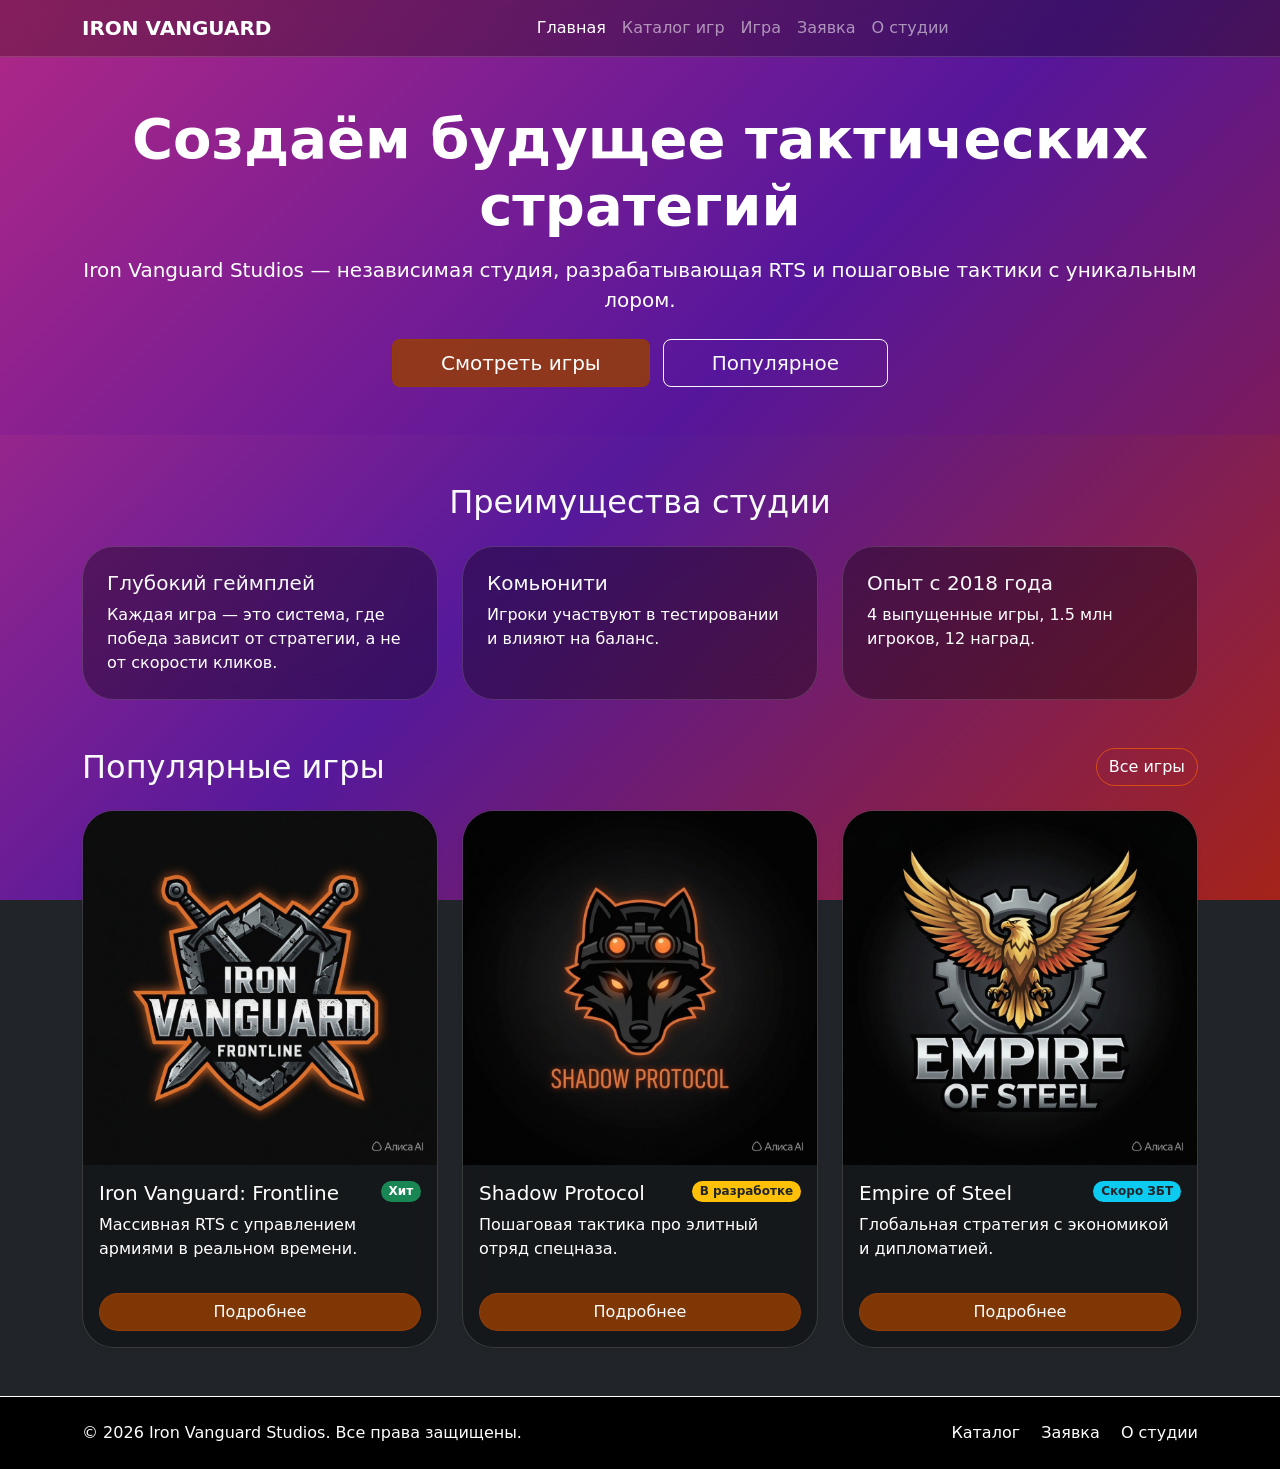
==== index.html @ b6a59d72 "update: color theme" ====
<!DOCTYPE html>
<html lang="ru">
<head>
  <meta charset="UTF-8">
  <meta name="viewport" content="width=device-width, initial-scale=1.0">
  <meta name="description" content="Iron Vanguard Studios — независимая студия разработки тактических стратегий.">
  <title>Главная — Iron Vanguard Studios</title>
  <link href="https://cdn.jsdelivr.net/npm/bootstrap@5.3.8/dist/css/bootstrap.min.css" rel="stylesheet">
  <link rel="stylesheet" href="css/custom.css">
</head>
<body class="bg-dark text-light">

  <!-- Навигация -->
  <nav class="navbar navbar-expand-lg navbar-dark bg-black sticky-top border-bottom border-secondary">
    <div class="container">
      <a class="navbar-brand fw-bold text-uppercase" href="index.html">Iron Vanguard</a>
      <button class="navbar-toggler" type="button" data-bs-toggle="collapse" data-bs-target="#mainNavbar" aria-controls="mainNavbar" aria-expanded="false" aria-label="Переключить навигацию">
        <span class="navbar-toggler-icon"></span>
      </button>
      <div class="collapse navbar-collapse" id="mainNavbar">
        <ul class="navbar-nav mx-auto">
          <li class="nav-item"><a class="nav-link active" aria-current="page" href="index.html">Главная</a></li>
          <li class="nav-item"><a class="nav-link" href="catalog.html">Каталог игр</a></li>
          <li class="nav-item"><a class="nav-link" href="product.html">Игра</a></li>
          <li class="nav-item"><a class="nav-link" href="order.html">Заявка</a></li>
          <li class="nav-item"><a class="nav-link" href="contacts.html">О студии</a></li>
        </ul>
      </div>
    </div>
  </nav>

  <!-- Hero-блок -->
  <header class="hero d-flex align-items-center text-white text-center">
    <div class="container py-5">
      <h1 class="display-4 fw-bold mb-3">Создаём будущее тактических стратегий</h1>
      <p class="lead mb-4">Iron Vanguard Studios — независимая студия, разрабатывающая RTS и пошаговые тактики с уникальным лором.</p>
      <a href="catalog.html" class="btn btn-primary btn-lg px-5">Смотреть игры</a>
      <a href="#popular" class="btn btn-outline-light btn-lg px-5 ms-2">Популярное</a>
    </div>
  </header>

  <main>
    <!-- Преимущества -->
    <section class="container my-5">
      <h2 class="text-center mb-4">Преимущества студии</h2>
      <div class="row g-4">
        <div class="col-12 col-md-4">
          <div class="p-4 border border-secondary rounded h-100 bg-black">
            <h3 class="h5">Глубокий геймплей</h3>
            <p class="mb-0 text-secondary">Каждая игра — это система, где победа зависит от стратегии, а не от скорости кликов.</p>
          </div>
        </div>
        <div class="col-12 col-md-4">
          <div class="p-4 border border-secondary rounded h-100 bg-black">
            <h3 class="h5">Комьюнити</h3>
            <p class="mb-0 text-secondary">Игроки участвуют в тестировании и влияют на баланс.</p>
          </div>
        </div>
        <div class="col-12 col-md-4">
          <div class="p-4 border border-secondary rounded h-100 bg-black">
            <h3 class="h5">Опыт с 2018 года</h3>
            <p class="mb-0 text-secondary">4 выпущенные игры, 1.5 млн игроков, 12 наград.</p>
          </div>
        </div>
      </div>
    </section>

    <!-- Популярные игры -->
    <section class="container my-5" id="popular">
      <div class="d-flex justify-content-between align-items-center mb-4">
        <h2 class="mb-0">Популярные игры</h2>
        <a class="btn btn-outline-primary" href="catalog.html">Все игры</a>
      </div>
      <div class="row g-4">

        <div class="col-12 col-md-6 col-lg-4">
          <div class="card h-100 bg-black border-secondary shadow-sm">
            <img src="images/iron_vanguard_logo.jpeg" class="card-img-top" alt="Iron Vanguard: Frontline">
            <div class="card-body d-flex flex-column">
              <div class="d-flex justify-content-between align-items-start mb-2">
                <h3 class="card-title h5 mb-0 text-white">Iron Vanguard: Frontline</h3>
                <span class="badge bg-success">Хит</span>
              </div>
              <p class="card-text text-secondary flex-grow-1">Массивная RTS с управлением армиями в реальном времени.</p>
              <a class="btn btn-primary mt-3" href="product.html">Подробнее</a>
            </div>
          </div>
        </div>

        <div class="col-12 col-md-6 col-lg-4">
          <div class="card h-100 bg-black border-secondary shadow-sm">
            <img src="images/shadow_protocol_logo.jpeg" class="card-img-top" alt="Shadow Protocol">
            <div class="card-body d-flex flex-column">
              <div class="d-flex justify-content-between align-items-start mb-2">
                <h3 class="card-title h5 mb-0 text-white">Shadow Protocol</h3>
                <span class="badge bg-warning text-dark">В разработке</span>
              </div>
              <p class="card-text text-secondary flex-grow-1">Пошаговая тактика про элитный отряд спецназа.</p>
              <a class="btn btn-primary mt-3" href="product.html">Подробнее</a>
            </div>
          </div>
        </div>

        <div class="col-12 col-md-6 col-lg-4">
          <div class="card h-100 bg-black border-secondary shadow-sm">
            <img src="images/empire_of_steel_logo.jpeg" class="card-img-top" alt="Empire of Steel">
            <div class="card-body d-flex flex-column">
              <div class="d-flex justify-content-between align-items-start mb-2">
                <h3 class="card-title h5 mb-0 text-white">Empire of Steel</h3>
                <span class="badge bg-info text-dark">Скоро ЗБТ</span>
              </div>
              <p class="card-text text-secondary flex-grow-1">Глобальная стратегия с экономикой и дипломатией.</p>
              <a class="btn btn-primary mt-3" href="product.html">Подробнее</a>
            </div>
          </div>
        </div>

      </div>
    </section>
  </main>

  <!-- Подвал -->
  <footer class="bg-black py-4 border-top border-secondary">
    <div class="container">
      <div class="row align-items-center g-3">
        <div class="col-12 col-md-6">
          <p class="mb-0 text-secondary">&copy; 2026 Iron Vanguard Studios. Все права защищены.</p>
        </div>
        <div class="col-12 col-md-6 text-md-end">
          <a href="catalog.html" class="text-secondary text-decoration-none me-3">Каталог</a>
          <a href="order.html" class="text-secondary text-decoration-none me-3">Заявка</a>
          <a href="contacts.html" class="text-secondary text-decoration-none">О студии</a>
        </div>
      </div>
    </div>
  </footer>

  <!-- Кнопка «Наверх» -->
  <button id="scrollTopBtn" class="btn btn-primary rounded-circle position-fixed bottom-0 end-0 m-4 d-none scroll-top-btn" style="width: 50px; height: 50px;">↑</button>

  <script src="https://cdn.jsdelivr.net/npm/bootstrap@5.3.8/dist/js/bootstrap.bundle.min.js"></script>
  <script src="js/main.js"></script>
</body>
</html>
---- css/custom.css ----
:root {
  --bs-border-radius: 2rem;
  --bs-secondary-rgb: 255, 255, 255;
  --bs-secondary-color-rgb: 255, 255, 255;
  --bs-secondary-color: #ffffff;
}

.text-primary,
.text-secondary,
.text-body-secondary,
.text-muted {
  color: #ffffff !important;
}

body {
  min-height: 100vh;
  background: linear-gradient(135deg, #c02e83 0%, #56199b 50%, #a52319 100%);
  background-attachment: fixed;
}

/* Hero-блок */
.hero {
  background: rgba(84, 9, 155, 0.151);
  min-height: 30vh;
}

/* --- Стекло: навбар --- */
.navbar.sticky-top {
  background-color: rgba(0, 0, 0, 0.3) !important;
  backdrop-filter: blur(14px);
  -webkit-backdrop-filter: blur(14px);
  border-bottom: 1px solid rgba(255, 255, 255, 0.15) !important;
}

/* --- Стекло: все блоки с фоном --- */
.card,
.bg-black:not(nav):not(footer),
.catalog-filters,
.accordion-item {
  background-color: rgba(0, 0, 0, 0.35) !important;
  backdrop-filter: blur(14px);
  -webkit-backdrop-filter: blur(14px);
  border: 1px solid rgba(255, 255, 255, 0.15) !important;
}

/* Внутренние обёртки карточек — прозрачные */
.card-header,
.card-body,
.card-footer {
  background-color: transparent !important;
}

/* Кнопки аккордеона (у них bg-dark) — тоже прозрачные */
.accordion-button,
.accordion-button.bg-dark {
  background-color: transparent !important;
}

/* --- Стекло: модалка --- */
.modal-content,
.modal-content.bg-dark {
  background-color: rgba(0, 0, 0, 0.5) !important;
  backdrop-filter: blur(18px);
  -webkit-backdrop-filter: blur(18px);
  border: 1px solid rgba(255, 255, 255, 0.2) !important;
}

/* Залитая кнопка */
.btn-primary {
  --bs-btn-bg: #973e03d3;
  --bs-btn-border-color: #973e03d3;
  --bs-btn-color: #ffffff;
  --bs-btn-hover-bg: #973e03d3;
  --bs-btn-hover-border-color: #973e03d3;
  --bs-btn-hover-color: #000;
}

/* Контурная кнопка */
.btn-outline-primary {
  --bs-btn-color: #ffffff;
  --bs-btn-border-color: #ff6600a6;
  --bs-btn-hover-bg: #973e03d3;
  --bs-btn-hover-border-color: #973e03d3;
  --bs-btn-hover-color: #ffffff;
}
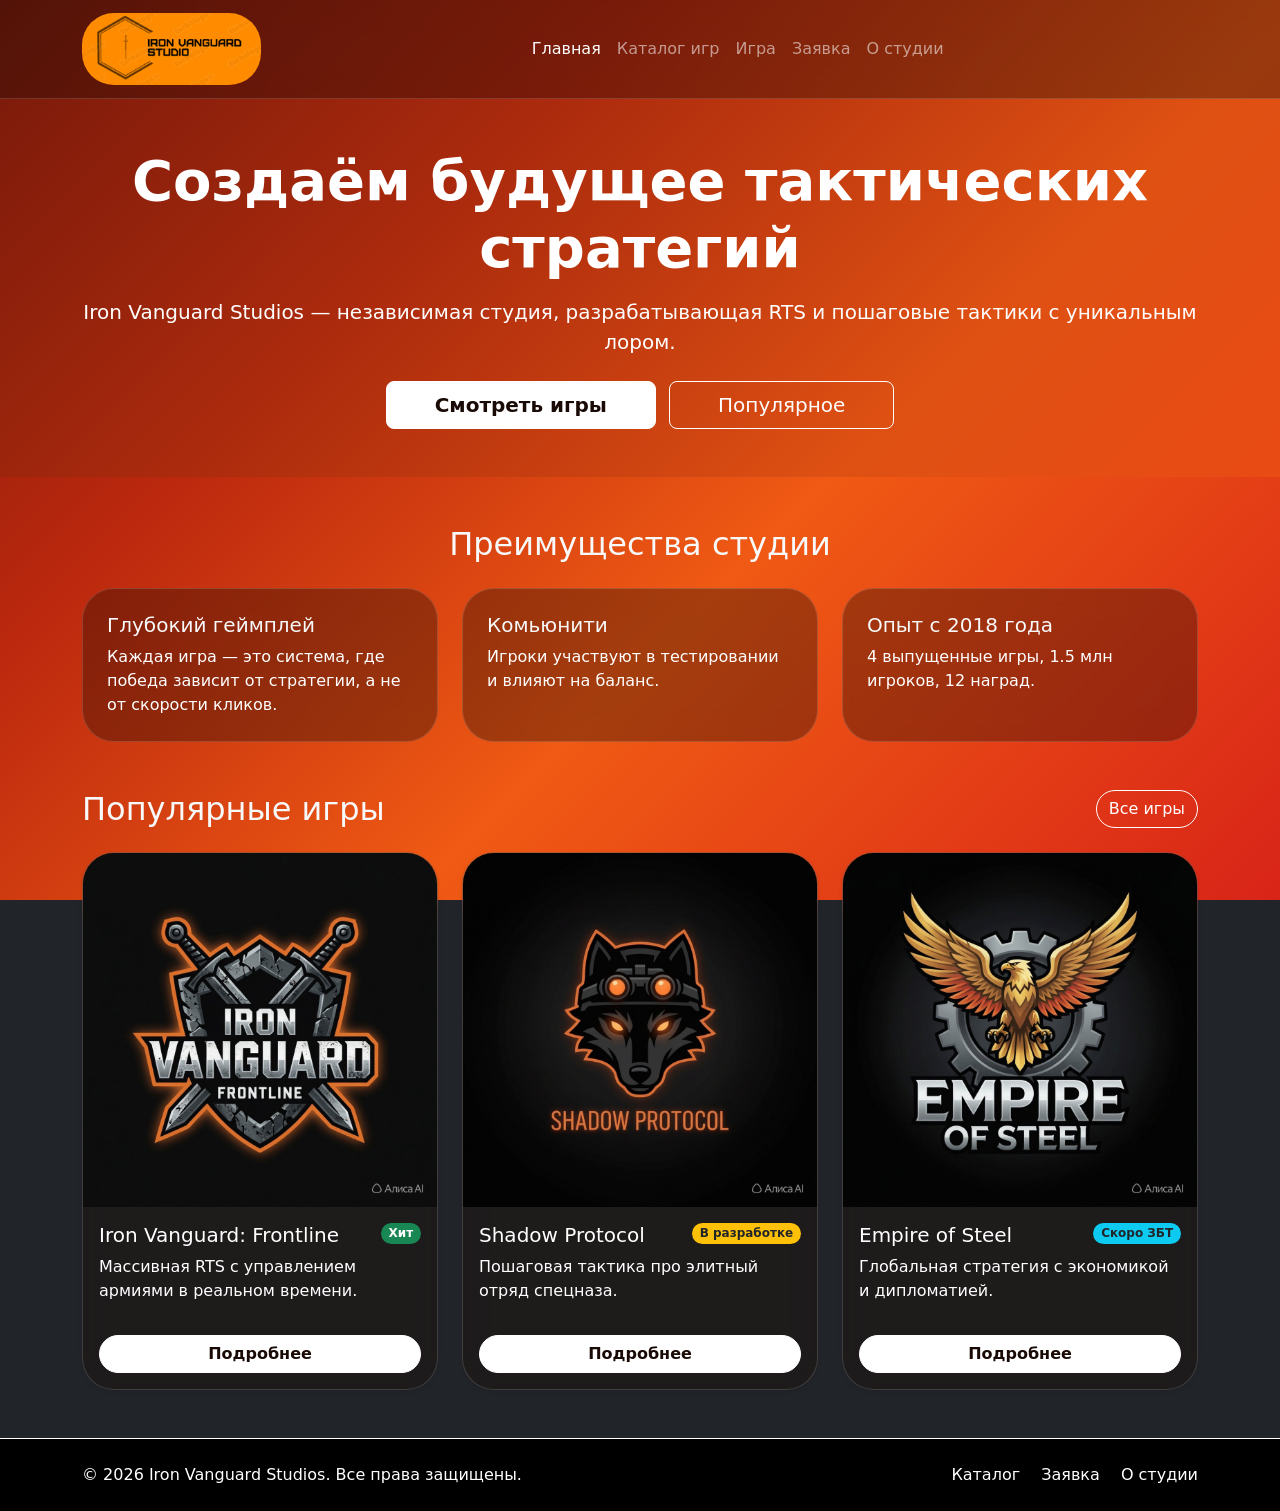
==== commit eeaffcde: "Update: minor fixes" ====
--- a/index.html
+++ b/index.html
@@ -13,7 +13,8 @@
   <!-- Навигация -->
   <nav class="navbar navbar-expand-lg navbar-dark bg-black sticky-top border-bottom border-secondary">
     <div class="container">
-      <a class="navbar-brand fw-bold text-uppercase" href="index.html">Iron Vanguard</a>
+      <a class="navbar-brand" href="index.html">
+        <img src="images/iron_logo.png" alt="Iron Vanguard Studios" class="navbar-logo navbar-logo--lg"></a>
       <button class="navbar-toggler" type="button" data-bs-toggle="collapse" data-bs-target="#mainNavbar" aria-controls="mainNavbar" aria-expanded="false" aria-label="Переключить навигацию">
         <span class="navbar-toggler-icon"></span>
       </button>
--- a/css/custom.css
+++ b/css/custom.css
@@ -3,6 +3,13 @@
   --bs-secondary-rgb: 255, 255, 255;
   --bs-secondary-color-rgb: 255, 255, 255;
   --bs-secondary-color: #ffffff;
+
+  /* Палитра проекта */
+  --color-white: #ffffff;
+  --color-ink: #1a0a05;        /* тёмный тёплый для текста на белом */
+  --color-accent: #f05a14;     /* оранжевый, средний градиента */
+  --color-accent-dark: #bb280e; /* тёмно-красный, hover */
+  --color-accent-deep: #7a1a0a; /* самый тёмный, active */
 }
 
 .text-primary,
@@ -14,72 +21,188 @@
 
 body {
   min-height: 100vh;
-  background: linear-gradient(135deg, #c02e83 0%, #56199b 50%, #a52319 100%);
+  background: linear-gradient(135deg, #7a1a0a 0%, #bb280e 30%, #f05a14 60%, #d82418 100%);
   background-attachment: fixed;
 }
 
-/* Hero-блок */
+/* Hero */
 .hero {
-  background: rgba(84, 9, 155, 0.151);
+  background: linear-gradient(135deg, rgba(122, 26, 10, 0.55) 0%, rgba(240, 90, 20, 0.45) 100%);
   min-height: 30vh;
 }
 
-/* --- Стекло: навбар --- */
+/* --- навбар --- */
 .navbar.sticky-top {
-  background-color: rgba(0, 0, 0, 0.3) !important;
+  background-color: rgba(26, 10, 5, 0.4) !important;
   backdrop-filter: blur(14px);
   -webkit-backdrop-filter: blur(14px);
   border-bottom: 1px solid rgba(255, 255, 255, 0.15) !important;
 }
 
-/* --- Стекло: все блоки с фоном --- */
+/* --- карточки, фильтры, аккордеон --- */
 .card,
 .bg-black:not(nav):not(footer),
 .catalog-filters,
 .accordion-item {
-  background-color: rgba(0, 0, 0, 0.35) !important;
+  background-color: rgba(26, 10, 5, 0.35) !important;
   backdrop-filter: blur(14px);
   -webkit-backdrop-filter: blur(14px);
   border: 1px solid rgba(255, 255, 255, 0.15) !important;
 }
 
-/* Внутренние обёртки карточек — прозрачные */
 .card-header,
 .card-body,
 .card-footer {
   background-color: transparent !important;
 }
 
-/* Кнопки аккордеона (у них bg-dark) — тоже прозрачные */
 .accordion-button,
 .accordion-button.bg-dark {
   background-color: transparent !important;
 }
 
-/* --- Стекло: модалка --- */
+/* --- модалка --- */
 .modal-content,
 .modal-content.bg-dark {
-  background-color: rgba(0, 0, 0, 0.5) !important;
+  background-color: rgba(26, 10, 5, 0.6) !important;
   backdrop-filter: blur(18px);
   -webkit-backdrop-filter: blur(18px);
   border: 1px solid rgba(255, 255, 255, 0.2) !important;
 }
 
-/* Залитая кнопка */
+/* ===============================================
+   Кнопки: белые - тёмнеют при наведении
+   =============================================== */
+
+/* Основная — белая с тёмным текстом, темнеет на hover */
 .btn-primary {
-  --bs-btn-bg: #973e03d3;
-  --bs-btn-border-color: #973e03d3;
-  --bs-btn-color: #ffffff;
-  --bs-btn-hover-bg: #973e03d3;
-  --bs-btn-hover-border-color: #973e03d3;
-  --bs-btn-hover-color: #000;
-}
-
-/* Контурная кнопка */
+  --bs-btn-bg: var(--color-white);
+  --bs-btn-border-color: var(--color-white);
+  --bs-btn-color: var(--color-ink);
+  --bs-btn-hover-bg: var(--color-accent-dark);
+  --bs-btn-hover-border-color: var(--color-accent-dark);
+  --bs-btn-hover-color: var(--color-white);
+  --bs-btn-active-bg: var(--color-accent-deep);
+  --bs-btn-active-border-color: var(--color-accent-deep);
+  --bs-btn-active-color: var(--color-white);
+  --bs-btn-disabled-bg: var(--color-white);
+  --bs-btn-disabled-border-color: var(--color-white);
+  --bs-btn-disabled-color: var(--color-ink);
+  font-weight: 600;
+}
+
+/* Контурная — белый контур, при наведении заливается белым */
 .btn-outline-primary {
-  --bs-btn-color: #ffffff;
-  --bs-btn-border-color: #ff6600a6;
-  --bs-btn-hover-bg: #973e03d3;
-  --bs-btn-hover-border-color: #973e03d3;
-  --bs-btn-hover-color: #ffffff;
+  --bs-btn-color: var(--color-white);
+  --bs-btn-border-color: var(--color-white);
+  --bs-btn-hover-bg: var(--color-white);
+  --bs-btn-hover-border-color: var(--color-white);
+  --bs-btn-hover-color: var(--color-ink);
+  --bs-btn-active-bg: var(--color-accent-dark);
+  --bs-btn-active-border-color: var(--color-accent-dark);
+  --bs-btn-active-color: var(--color-white);
+}
+
+/* Контурная светлая (в hero) — тот же паттерн */
+.btn-outline-light {
+  --bs-btn-color: var(--color-white);
+  --bs-btn-border-color: var(--color-white);
+  --bs-btn-hover-bg: var(--color-white);
+  --bs-btn-hover-border-color: var(--color-white);
+  --bs-btn-hover-color: var(--color-ink);
+}
+
+/* --- Логотип в navbar --- */
+.navbar-logo {
+  height: 72px;
+  width: auto;
+  object-fit: contain;
+  border-radius: 2rem;
+}
+
+/* ===============================================
+   Поля формы
+   =============================================== */
+
+/* --- Поля ввода, textarea, select --- */
+.form-control,
+.form-select {
+  background-color: rgba(0, 0, 0, 0.35) !important;
+  border: 1px solid rgba(255, 255, 255, 0.15) !important;
+  color: #ffffff !important;
+  transition: background-color 0.2s ease, border-color 0.2s ease, box-shadow 0.2s ease;
+}
+
+.form-control:hover,
+.form-select:hover {
+  background-color: rgba(0, 0, 0, 0.45) !important;
+  border-color: rgba(255, 255, 255, 0.3) !important;
+}
+
+.form-control:focus,
+.form-select:focus {
+  background-color: rgba(0, 0, 0, 0.5) !important;
+  border-color: #f05a14 !important;
+  color: #ffffff !important;
+  box-shadow: 0 0 0 3px rgba(240, 90, 20, 0.25) !important;
+}
+
+/* --- Placeholder --- */
+.form-control::placeholder {
+  color: rgba(255, 255, 255, 0.4) !important;
+  opacity: 1;
+}
+
+/* --- Опции в select --- */
+.form-select option {
+  background-color: #1a0a05;
+  color: #ffffff;
+}
+
+/* --- Префикс в input-group («+7») --- */
+.input-group-text {
+  background-color: rgba(240, 90, 20, 0.15) !important;
+  border: 1px solid rgba(255, 255, 255, 0.15) !important;
+  color: #ffffff !important;
+}
+
+/* --- Checkbox --- */
+.form-check-input {
+  background-color: rgba(0, 0, 0, 0.35);
+  border: 1px solid rgba(255, 255, 255, 0.4);
+}
+
+.form-check-input:hover {
+  border-color: rgba(255, 255, 255, 0.6);
+}
+
+.form-check-input:checked {
+  background-color: #f05a14;
+  border-color: #f05a14;
+}
+
+.form-check-input:focus {
+  border-color: #f05a14;
+  box-shadow: 0 0 0 3px rgba(240, 90, 20, 0.25);
+}
+
+/* --- Подписи полей --- */
+.form-label {
+  color: #ffffff;
+  font-weight: 500;
+}
+
+/* --- Ошибки валидации --- */
+.invalid-feedback {
+  color: #ff9a8a;  /* тёплый розовый — читается на тёмном */
+}
+
+.was-validated .form-control:invalid,
+.was-validated .form-select:invalid {
+  border-color: #ff6b4a !important;
+}
+
+.was-validated .form-control:valid,
+.was-validated .form-select:valid {
+  border-color: rgba(255, 255, 255, 0.3) !important;  /* не зелёная, чтобы не спорила с палитрой */
 }
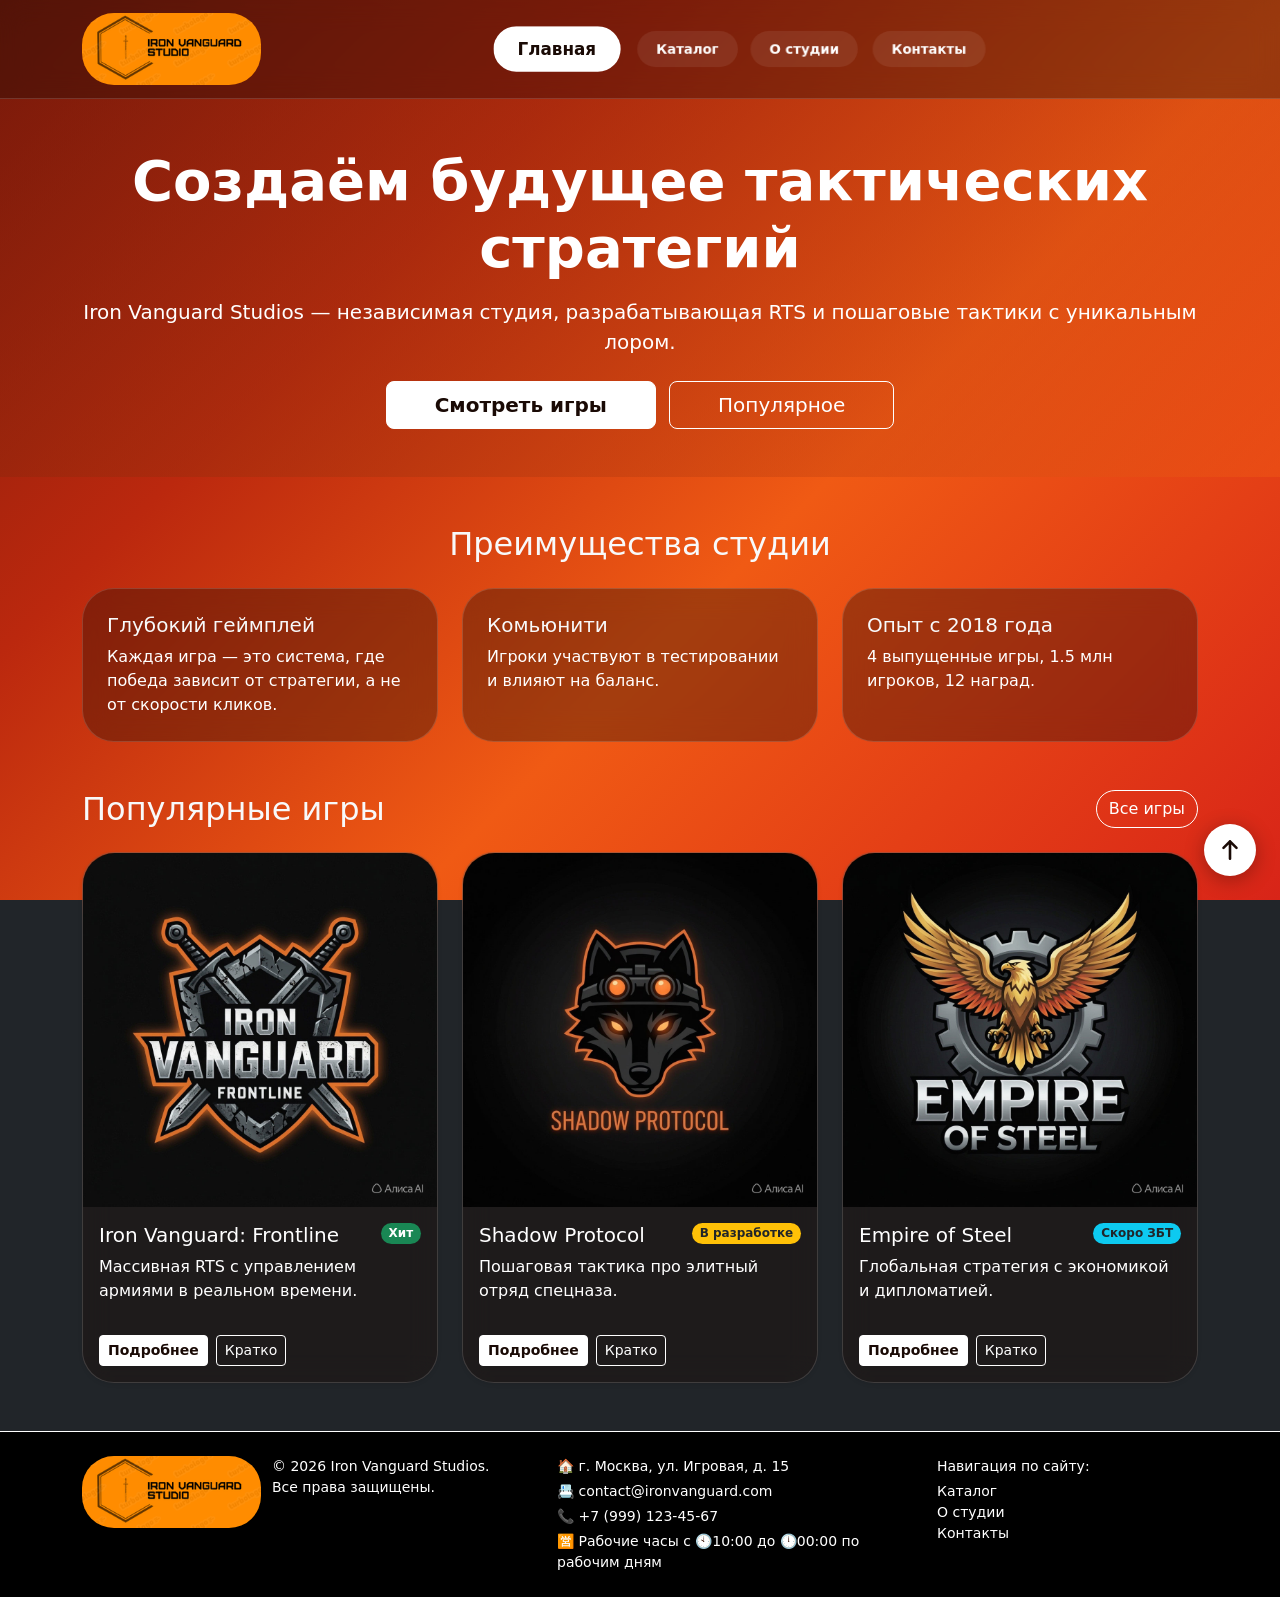
==== commit 29a48899: "Update: global changes" ====
--- a/index.html
+++ b/index.html
@@ -3,34 +3,41 @@
 <head>
   <meta charset="UTF-8">
   <meta name="viewport" content="width=device-width, initial-scale=1.0">
-  <meta name="description" content="Iron Vanguard Studios — независимая студия разработки тактических стратегий.">
+  <meta name="description" content="Iron Vanguard Studios — независимая студия тактических стратегий.">
   <title>Главная — Iron Vanguard Studios</title>
   <link href="https://cdn.jsdelivr.net/npm/bootstrap@5.3.8/dist/css/bootstrap.min.css" rel="stylesheet">
   <link rel="stylesheet" href="css/custom.css">
+  <link rel="stylesheet" href="css/jelly-radio.css">
 </head>
 <body class="bg-dark text-light">
 
-  <!-- Навигация -->
   <nav class="navbar navbar-expand-lg navbar-dark bg-black sticky-top border-bottom border-secondary">
     <div class="container">
       <a class="navbar-brand" href="index.html">
-        <img src="images/iron_logo.png" alt="Iron Vanguard Studios" class="navbar-logo navbar-logo--lg"></a>
+        <img src="images/iron_logo.png" alt="Iron Vanguard Studios" class="navbar-logo">
+      </a>
       <button class="navbar-toggler" type="button" data-bs-toggle="collapse" data-bs-target="#mainNavbar" aria-controls="mainNavbar" aria-expanded="false" aria-label="Переключить навигацию">
         <span class="navbar-toggler-icon"></span>
       </button>
       <div class="collapse navbar-collapse" id="mainNavbar">
-        <ul class="navbar-nav mx-auto">
-          <li class="nav-item"><a class="nav-link active" aria-current="page" href="index.html">Главная</a></li>
-          <li class="nav-item"><a class="nav-link" href="catalog.html">Каталог игр</a></li>
-          <li class="nav-item"><a class="nav-link" href="product.html">Игра</a></li>
-          <li class="nav-item"><a class="nav-link" href="order.html">Заявка</a></li>
-          <li class="nav-item"><a class="nav-link" href="contacts.html">О студии</a></li>
-        </ul>
+        <div class="jelly-radio mx-auto" id="mainJellyNav" role="radiogroup" aria-label="Основная навигация">
+          <button type="button" role="radio" class="jelly-radio__chip" data-href="index.html" data-on="false" aria-checked="false" tabindex="-1">
+            <span class="jelly-radio__skin"><span class="jelly-radio__label">Главная</span></span>
+          </button>
+          <button type="button" role="radio" class="jelly-radio__chip" data-href="catalog.html" data-on="false" aria-checked="false" tabindex="-1">
+            <span class="jelly-radio__skin"><span class="jelly-radio__label">Каталог</span></span>
+          </button>
+          <button type="button" role="radio" class="jelly-radio__chip" data-href="about.html" data-on="false" aria-checked="false" tabindex="-1">
+            <span class="jelly-radio__skin"><span class="jelly-radio__label">О студии</span></span>
+          </button>
+          <button type="button" role="radio" class="jelly-radio__chip" data-href="contacts.html" data-on="false" aria-checked="false" tabindex="-1">
+            <span class="jelly-radio__skin"><span class="jelly-radio__label">Контакты</span></span>
+          </button>
+        </div>
       </div>
     </div>
   </nav>
 
-  <!-- Hero-блок -->
   <header class="hero d-flex align-items-center text-white text-center">
     <div class="container py-5">
       <h1 class="display-4 fw-bold mb-3">Создаём будущее тактических стратегий</h1>
@@ -41,7 +48,6 @@
   </header>
 
   <main>
-    <!-- Преимущества -->
     <section class="container my-5">
       <h2 class="text-center mb-4">Преимущества студии</h2>
       <div class="row g-4">
@@ -66,7 +72,6 @@
       </div>
     </section>
 
-    <!-- Популярные игры -->
     <section class="container my-5" id="popular">
       <div class="d-flex justify-content-between align-items-center mb-4">
         <h2 class="mb-0">Популярные игры</h2>
@@ -83,7 +88,13 @@
                 <span class="badge bg-success">Хит</span>
               </div>
               <p class="card-text text-secondary flex-grow-1">Массивная RTS с управлением армиями в реальном времени.</p>
-              <a class="btn btn-primary mt-3" href="product.html">Подробнее</a>
+              <div class="d-flex gap-2 mt-3">
+                <a class="btn btn-primary btn-sm" href="product-iron-vanguard.html">Подробнее</a>
+                <button class="btn btn-outline-primary btn-sm" type="button" data-bs-toggle="modal" data-bs-target="#gameModal"
+                  data-title="Iron Vanguard: Frontline"
+                  data-desc="Массивная RTS с управлением армиями в реальном времени."
+                  data-url="product-iron-vanguard.html">Кратко</button>
+              </div>
             </div>
           </div>
         </div>
@@ -97,7 +108,13 @@
                 <span class="badge bg-warning text-dark">В разработке</span>
               </div>
               <p class="card-text text-secondary flex-grow-1">Пошаговая тактика про элитный отряд спецназа.</p>
-              <a class="btn btn-primary mt-3" href="product.html">Подробнее</a>
+              <div class="d-flex gap-2 mt-3">
+                <a class="btn btn-primary btn-sm" href="product.html">Подробнее</a>
+                <button class="btn btn-outline-primary btn-sm" type="button" data-bs-toggle="modal" data-bs-target="#gameModal"
+                  data-title="Shadow Protocol"
+                  data-desc="Пошаговая тактика про элитный отряд спецназа."
+                  data-url="product.html">Кратко</button>
+              </div>
             </div>
           </div>
         </div>
@@ -111,7 +128,13 @@
                 <span class="badge bg-info text-dark">Скоро ЗБТ</span>
               </div>
               <p class="card-text text-secondary flex-grow-1">Глобальная стратегия с экономикой и дипломатией.</p>
-              <a class="btn btn-primary mt-3" href="product.html">Подробнее</a>
+              <div class="d-flex gap-2 mt-3">
+                <a class="btn btn-primary btn-sm" href="product-empire-of-steel.html">Подробнее</a>
+                <button class="btn btn-outline-primary btn-sm" type="button" data-bs-toggle="modal" data-bs-target="#gameModal"
+                  data-title="Empire of Steel"
+                  data-desc="Глобальная стратегия с экономикой и дипломатией."
+                  data-url="product-empire-of-steel.html">Кратко</button>
+              </div>
             </div>
           </div>
         </div>
@@ -120,26 +143,65 @@
     </section>
   </main>
 
-  <!-- Подвал -->
+  <div class="modal fade" id="gameModal" tabindex="-1" aria-labelledby="modalTitle" aria-hidden="true">
+    <div class="modal-dialog modal-dialog-centered">
+      <div class="modal-content bg-dark text-light border-secondary">
+        <div class="modal-header border-secondary">
+          <h5 class="modal-title" id="modalTitle">Название игры</h5>
+          <button type="button" class="btn-close btn-close-white" data-bs-dismiss="modal" aria-label="Закрыть"></button>
+        </div>
+        <div class="modal-body"><p id="modalDesc">Описание игры...</p></div>
+        <div class="modal-footer border-secondary">
+          <button type="button" class="btn btn-secondary" data-bs-dismiss="modal">Закрыть</button>
+          <a href="catalog.html" class="btn btn-primary">Перейти на страницу</a>
+        </div>
+      </div>
+    </div>
+  </div>
+
   <footer class="bg-black py-4 border-top border-secondary">
     <div class="container">
-      <div class="row align-items-center g-3">
-        <div class="col-12 col-md-6">
-          <p class="mb-0 text-secondary">&copy; 2026 Iron Vanguard Studios. Все права защищены.</p>
-        </div>
-        <div class="col-12 col-md-6 text-md-end">
-          <a href="catalog.html" class="text-secondary text-decoration-none me-3">Каталог</a>
-          <a href="order.html" class="text-secondary text-decoration-none me-3">Заявка</a>
-          <a href="contacts.html" class="text-secondary text-decoration-none">О студии</a>
+      <div class="row align-items-start g-4">
+        <div class="col-12 col-md-2 text-center text-md-start">
+          <a class="navbar-brand d-inline-block" href="index.html">
+            <img src="images/iron_logo.png" alt="Iron Vanguard Studios" class="navbar-logo">
+          </a>
+        </div>
+        <div class="col-12 col-md-3">
+          <p class="mb-0 text-secondary small">&copy; 2026 Iron Vanguard Studios.<br>Все права защищены.</p>
+        </div>
+        <div class="col-12 col-md-4">
+          <p class="mb-1 text-secondary small">🏠 г. Москва, ул. Игровая, д. 15</p>
+          <p class="mb-1 text-secondary small">📇 contact@ironvanguard.com</p>
+          <p class="mb-1 text-secondary small">📞 +7 (999) 123-45-67</p>
+          <p class="mb-0 text-secondary small">🈺 Рабочие часы с 🕙10:00 до 🕛00:00 по рабочим дням</p>
+        </div>
+        <div class="col-12 col-md-3">
+          <p class="mb-1 text-secondary small">Навигация по сайту:</p>
+          <ul class="list-unstyled mb-0 small">
+            <li><a href="catalog.html" class="text-secondary text-decoration-none">Каталог</a></li>
+            <li><a href="about.html" class="text-secondary text-decoration-none">О студии</a></li>
+            <li><a href="contacts.html" class="text-secondary text-decoration-none">Контакты</a></li>
+          </ul>
         </div>
       </div>
     </div>
   </footer>
 
-  <!-- Кнопка «Наверх» -->
-  <button id="scrollTopBtn" class="btn btn-primary rounded-circle position-fixed bottom-0 end-0 m-4 d-none scroll-top-btn" style="width: 50px; height: 50px;">↑</button>
+  <div class="scroll-shield d-none" id="navbarShield" aria-hidden="true">
+    <svg viewBox="0 0 32 40" xmlns="http://www.w3.org/2000/svg" fill="currentColor" fill-rule="evenodd">
+      <path d="M16 2 L28 6 L28 20 Q28 33 16 38 Q4 33 4 20 L4 6 Z M15 10 L17 10 L17 18 L24 18 L24 20 L17 20 L17 30 L15 30 L15 20 L8 20 L8 18 L15 18 Z"/>
+    </svg>
+  </div>
+
+  <button id="scrollTopBtn" class="btn rounded-circle position-fixed bottom-0 end-0 m-4 d-none scroll-top-btn" style="width: 52px; height: 52px;" aria-label="Наверх">
+    <svg viewBox="0 0 24 24" xmlns="http://www.w3.org/2000/svg" fill="none" stroke="currentColor" stroke-width="2.4" stroke-linecap="round" stroke-linejoin="round">
+      <path d="M12 20V4M6 10l6-6 6 6"/>
+    </svg>
+  </button>
 
   <script src="https://cdn.jsdelivr.net/npm/bootstrap@5.3.8/dist/js/bootstrap.bundle.min.js"></script>
+  <script src="js/jelly-radio.js"></script>
   <script src="js/main.js"></script>
 </body>
 </html>
--- a/css/custom.css
+++ b/css/custom.css
@@ -4,14 +4,14 @@
   --bs-secondary-color-rgb: 255, 255, 255;
   --bs-secondary-color: #ffffff;
 
-  /* Палитра проекта */
   --color-white: #ffffff;
-  --color-ink: #1a0a05;        /* тёмный тёплый для текста на белом */
-  --color-accent: #f05a14;     /* оранжевый, средний градиента */
-  --color-accent-dark: #bb280e; /* тёмно-красный, hover */
-  --color-accent-deep: #7a1a0a; /* самый тёмный, active */
-}
-
+  --color-ink: #1a0a05;
+  --color-accent: #f05a14;
+  --color-accent-dark: #bb280e;
+  --color-accent-deep: #7a1a0a;
+}
+
+/* --- Текст --- */
 .text-primary,
 .text-secondary,
 .text-body-secondary,
@@ -19,19 +19,26 @@
   color: #ffffff !important;
 }
 
+/* --- Фон --- */
 body {
   min-height: 100vh;
   background: linear-gradient(135deg, #7a1a0a 0%, #bb280e 30%, #f05a14 60%, #d82418 100%);
   background-attachment: fixed;
-}
-
-/* Hero */
+  animation: pageFadeIn 0.3s ease-in;
+}
+
+@keyframes pageFadeIn {
+  from { opacity: 0; }
+  to   { opacity: 1; }
+}
+
+/* --- Hero --- */
 .hero {
   background: linear-gradient(135deg, rgba(122, 26, 10, 0.55) 0%, rgba(240, 90, 20, 0.45) 100%);
   min-height: 30vh;
 }
 
-/* --- навбар --- */
+/* --- Навбар --- */
 .navbar.sticky-top {
   background-color: rgba(26, 10, 5, 0.4) !important;
   backdrop-filter: blur(14px);
@@ -39,7 +46,7 @@
   border-bottom: 1px solid rgba(255, 255, 255, 0.15) !important;
 }
 
-/* --- карточки, фильтры, аккордеон --- */
+/* --- Стекло: карточки, фильтры, аккордеон --- */
 .card,
 .bg-black:not(nav):not(footer),
 .catalog-filters,
@@ -61,7 +68,7 @@
   background-color: transparent !important;
 }
 
-/* --- модалка --- */
+/* --- Модалка --- */
 .modal-content,
 .modal-content.bg-dark {
   background-color: rgba(26, 10, 5, 0.6) !important;
@@ -71,10 +78,8 @@
 }
 
 /* ===============================================
-   Кнопки: белые - тёмнеют при наведении
-   =============================================== */
-
-/* Основная — белая с тёмным текстом, темнеет на hover */
+   Кнопки
+   =============================================== */
 .btn-primary {
   --bs-btn-bg: var(--color-white);
   --bs-btn-border-color: var(--color-white);
@@ -91,7 +96,6 @@
   font-weight: 600;
 }
 
-/* Контурная — белый контур, при наведении заливается белым */
 .btn-outline-primary {
   --bs-btn-color: var(--color-white);
   --bs-btn-border-color: var(--color-white);
@@ -103,7 +107,6 @@
   --bs-btn-active-color: var(--color-white);
 }
 
-/* Контурная светлая (в hero) — тот же паттерн */
 .btn-outline-light {
   --bs-btn-color: var(--color-white);
   --bs-btn-border-color: var(--color-white);
@@ -112,7 +115,7 @@
   --bs-btn-hover-color: var(--color-ink);
 }
 
-/* --- Логотип в navbar --- */
+/* --- Логотип --- */
 .navbar-logo {
   height: 72px;
   width: auto;
@@ -123,8 +126,6 @@
 /* ===============================================
    Поля формы
    =============================================== */
-
-/* --- Поля ввода, textarea, select --- */
 .form-control,
 .form-select {
   background-color: rgba(0, 0, 0, 0.35) !important;
@@ -147,26 +148,22 @@
   box-shadow: 0 0 0 3px rgba(240, 90, 20, 0.25) !important;
 }
 
-/* --- Placeholder --- */
 .form-control::placeholder {
   color: rgba(255, 255, 255, 0.4) !important;
   opacity: 1;
 }
 
-/* --- Опции в select --- */
 .form-select option {
   background-color: #1a0a05;
   color: #ffffff;
 }
 
-/* --- Префикс в input-group («+7») --- */
 .input-group-text {
   background-color: rgba(240, 90, 20, 0.15) !important;
   border: 1px solid rgba(255, 255, 255, 0.15) !important;
   color: #ffffff !important;
 }
 
-/* --- Checkbox --- */
 .form-check-input {
   background-color: rgba(0, 0, 0, 0.35);
   border: 1px solid rgba(255, 255, 255, 0.4);
@@ -186,15 +183,13 @@
   box-shadow: 0 0 0 3px rgba(240, 90, 20, 0.25);
 }
 
-/* --- Подписи полей --- */
 .form-label {
   color: #ffffff;
   font-weight: 500;
 }
 
-/* --- Ошибки валидации --- */
 .invalid-feedback {
-  color: #ff9a8a;  /* тёплый розовый — читается на тёмном */
+  color: #ff9a8a;
 }
 
 .was-validated .form-control:invalid,
@@ -204,5 +199,159 @@
 
 .was-validated .form-control:valid,
 .was-validated .form-select:valid {
-  border-color: rgba(255, 255, 255, 0.3) !important;  /* не зелёная, чтобы не спорила с палитрой */
+  border-color: rgba(255, 255, 255, 0.3) !important;
+}
+
+/* ===============================================
+   Карточки
+   =============================================== */
+.card {
+  transition: transform 0.3s ease, box-shadow 0.3s ease, border-color 0.3s ease;
+  animation: cardFadeIn 0.5s ease-out backwards;
+}
+
+.card:nth-child(1) { animation-delay: 0.05s; }
+.card:nth-child(2) { animation-delay: 0.1s; }
+.card:nth-child(3) { animation-delay: 0.15s; }
+.card:nth-child(4) { animation-delay: 0.2s; }
+
+@keyframes cardFadeIn {
+  from { opacity: 0; transform: translateY(20px); }
+  to   { opacity: 1; transform: translateY(0); }
+}
+
+.card:hover {
+  transform: translateY(-6px) scale(1.02);
+  box-shadow:
+    0 0 0 1px rgba(240, 90, 20, 0.5),
+    0 12px 30px rgba(240, 90, 20, 0.3),
+    0 0 40px rgba(240, 90, 20, 0.15);
+  border-color: rgba(240, 90, 20, 0.6) !important;
+}
+
+.card .card-img-top {
+  border-top-left-radius: inherit;
+  border-top-right-radius: inherit;
+}
+
+/* --- Навигация: hover --- */
+.nav-link {
+  transition: color 0.2s ease, transform 0.2s ease;
+}
+.nav-link:hover {
+  transform: translateY(-1px);
+}
+
+a, .btn {
+  transition: color 0.2s ease, background-color 0.2s ease, border-color 0.2s ease, transform 0.2s ease;
+}
+
+/* ===============================================
+   Каталог: sticky-фильтр
+   =============================================== */
+.catalog-filters {
+  position: sticky;
+  top: 100px;
+}
+@media (max-width: 991px) {
+  .catalog-filters { position: static; }
+}
+
+.product-card-item.is-hidden {
+  display: none !important;
+}
+
+/* ===============================================
+   Щит рядом с кнопкой «Наверх»
+   =============================================== */
+/* --- Щит рядом с кнопкой «Наверх» --- */
+.scroll-shield {
+  position: fixed;
+  bottom: 28px;
+  right: 84px;
+  width: 40px;
+  height: 40px;
+  color: #00d9ff;
+  filter:
+    drop-shadow(0 0 6px rgba(0, 217, 255, 0.9))
+    drop-shadow(0 2px 6px rgba(0, 0, 0, 0.6));
+  pointer-events: none;
+  z-index: 1040;
+  transition: transform 0.2s ease;
+}
+
+.scroll-shield svg {
+  width: 100%;
+  height: 100%;
+  display: block;
+}
+
+@keyframes shieldHit {
+  0%   {
+    transform: scale(1) rotate(0);
+    color: #00d9ff;
+    filter: drop-shadow(0 0 6px rgba(0, 217, 255, 0.9)) drop-shadow(0 2px 6px rgba(0, 0, 0, 0.6));
+  }
+  20%  {
+    transform: scale(1.45) rotate(-12deg);
+    color: #ffffff;
+    filter: drop-shadow(0 0 24px rgba(255, 255, 255, 1)) drop-shadow(0 2px 10px rgba(0, 0, 0, 0.7));
+  }
+  50%  {
+    transform: scale(1.2) rotate(9deg);
+    color: #ffffff;
+    filter: drop-shadow(0 0 24px rgba(255, 255, 255, 1)) drop-shadow(0 2px 10px rgba(0, 0, 0, 0.7));
+  }
+  80%  {
+    transform: scale(1.05) rotate(-3deg);
+    color: #00d9ff;
+    filter: drop-shadow(0 0 14px rgba(0, 217, 255, 0.95)) drop-shadow(0 2px 6px rgba(0, 0, 0, 0.6));
+  }
+  100% {
+    transform: scale(1) rotate(0);
+    color: #00d9ff;
+    filter: drop-shadow(0 0 6px rgba(0, 217, 255, 0.9)) drop-shadow(0 2px 6px rgba(0, 0, 0, 0.6));
+  }
+}
+
+.scroll-shield.shield-hit {
+  animation: shieldHit 0.7s ease-out;
+}
+
+/* ===============================================
+   Кнопка «Наверх» — стрела
+   =============================================== */
+.scroll-top-btn {
+  display: flex !important;
+  align-items: center;
+  justify-content: center;
+  background-color: var(--color-white) !important;
+  color: var(--color-ink) !important;
+  border: none !important;
+  box-shadow: 0 4px 20px rgba(0, 0, 0, 0.3);
+  transition: transform 0.2s ease, box-shadow 0.2s ease;
+  z-index: 1050;
+}
+
+.scroll-top-btn:hover {
+  transform: translateY(-3px);
+  box-shadow: 0 8px 25px rgba(240, 90, 20, 0.4);
+}
+
+.scroll-top-btn svg {
+  width: 26px;
+  height: 26px;
+  transition: transform 0.2s ease;
+}
+
+@keyframes arrowShoot {
+  0%   { transform: translateX(0)    rotate(0);    opacity: 1; }
+  40%  { transform: translateX(-40px) rotate(-90deg); opacity: 0.8; }
+  70%  { transform: translateX(-60px) rotate(-90deg); opacity: 0; }
+  71%  { transform: translateX(20px)  rotate(0);    opacity: 0; }
+  100% { transform: translateX(0)    rotate(0);    opacity: 1; }
+}
+
+.scroll-top-btn.arrow-shoot svg {
+  animation: arrowShoot 0.8s ease-in-out;
 }
--- a/css/jelly-radio.css
+++ b/css/jelly-radio.css
@@ -0,0 +1,126 @@
+/* ===============================================================
+   JellyRadio — «желейные» чипы (vanilla JS порт из React Bits)
+   =============================================================== */
+.jelly-radio {
+  --jr-chip: #27272a;
+  --jr-active: #f5f5f5;
+  --jr-text: #f5f5f5;
+  --jr-active-text: #18181b;
+  --jr-gap: 8px;
+  --jr-radius: 18px;
+  --jr-h: 36px;
+  --jr-font: 13px;
+  --jr-px: 16px;
+  --jr-pad-x: 16px;
+  --jr-pad-y: 6px;
+  --jr-ease-out: cubic-bezier(0.34, 1.56, 0.64, 1);
+
+  display: inline-flex;
+  flex-wrap: wrap;
+  align-items: center;
+  justify-content: center;
+  gap: var(--jr-gap);
+  padding: var(--jr-pad-y) var(--jr-pad-x);
+  user-select: none;
+  -webkit-user-select: none;
+  -webkit-touch-callout: none;
+}
+
+.jelly-radio[data-disabled] {
+  opacity: 0.5;
+  pointer-events: none;
+}
+
+.jelly-radio__chip {
+  position: relative;
+  margin: 0;
+  padding: 0;
+  border: 0;
+  background: none;
+  color: inherit;
+  font: inherit;
+  cursor: pointer;
+  outline: none;
+  transform-origin: 50% 50%;
+  touch-action: manipulation;
+  -webkit-tap-highlight-color: transparent;
+  transition: transform 480ms var(--jr-ease-out);
+  will-change: transform;
+}
+
+.jelly-radio__chip[data-on='true'] {
+  cursor: default;
+}
+
+.jelly-radio:not([data-disabled]) .jelly-radio__chip:disabled {
+  cursor: default;
+  opacity: 0.4;
+}
+
+.jelly-radio__skin {
+  position: relative;
+  display: inline-flex;
+  align-items: center;
+  justify-content: center;
+  gap: 0.4em;
+  height: var(--jr-h);
+  padding: 0 var(--jr-px);
+  border-radius: var(--jr-radius);
+  overflow: hidden;
+  background: var(--jr-chip);
+  color: var(--jr-text);
+  font-size: var(--jr-font);
+  font-weight: 600;
+  line-height: 1;
+  white-space: nowrap;
+  transition: background-color 200ms ease, color 200ms ease;
+}
+
+.jelly-radio__skin::before {
+  content: '';
+  position: absolute;
+  inset: 0;
+  background: var(--jr-text);
+  opacity: 0;
+  pointer-events: none;
+  transition: opacity 160ms ease;
+}
+
+@media (hover: hover) and (pointer: fine) {
+  .jelly-radio__chip[data-on='false']:not(:disabled):hover .jelly-radio__skin::before {
+    opacity: 0.11;
+  }
+}
+
+.jelly-radio__chip:active .jelly-radio__skin {
+  transform: scale(0.97);
+}
+
+.jelly-radio__chip[data-on='true'] .jelly-radio__skin {
+  background: var(--jr-active);
+  color: var(--jr-active-text);
+}
+
+.jelly-radio__chip:focus-visible .jelly-radio__skin {
+  outline: 2px solid var(--jr-active);
+  outline-offset: 2px;
+}
+
+.jelly-radio__label { display: inline-block; }
+
+@media (prefers-reduced-motion: reduce) {
+  .jelly-radio__chip { transition: none; }
+  .jelly-radio__chip:active .jelly-radio__skin { transform: none; }
+}
+
+/* --- Адаптация под тему навбара --- */
+.navbar .jelly-radio {
+  --jr-chip: rgba(255, 255, 255, 0.08);
+  --jr-active: #ffffff;
+  --jr-text: #ffffff;
+  --jr-active-text: #1a0a05;
+  --jr-h: 38px;
+  --jr-font: 14px;
+  --jr-px: 20px;
+  --jr-radius: 19px;
+}
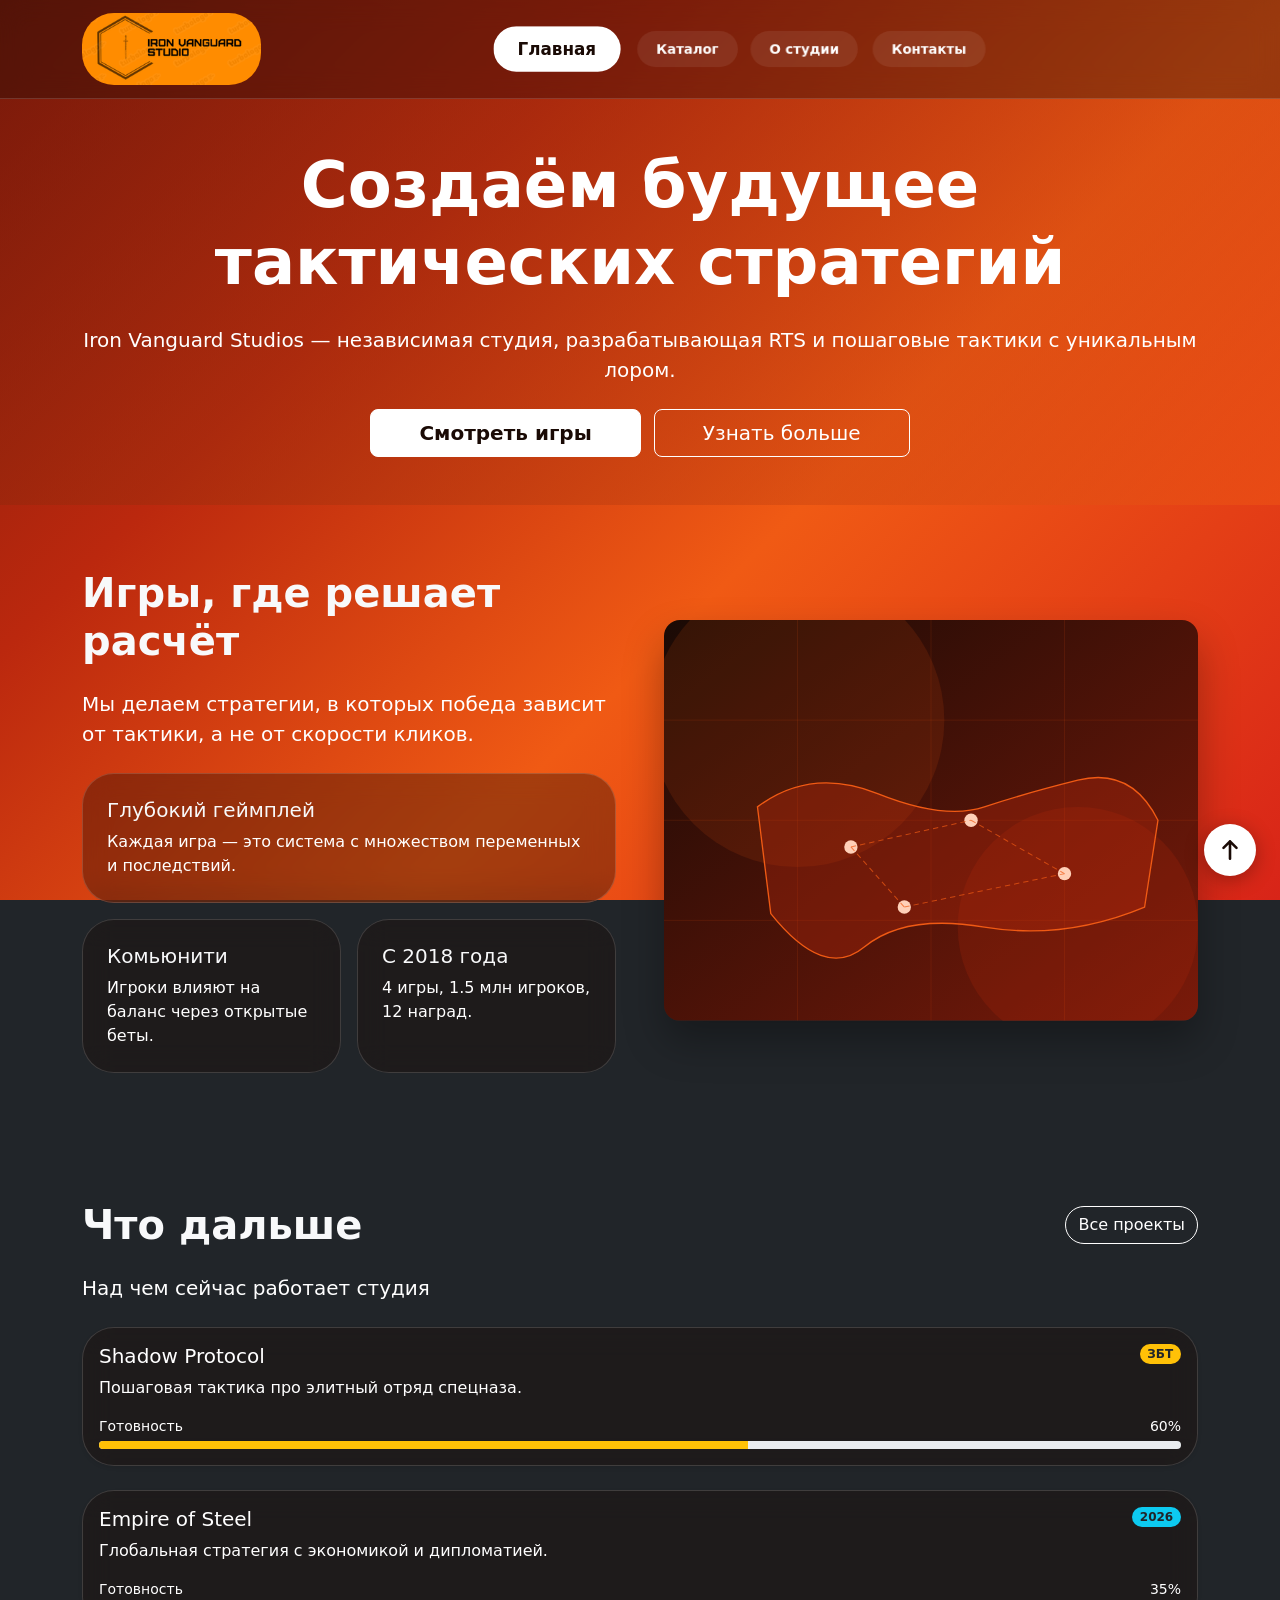
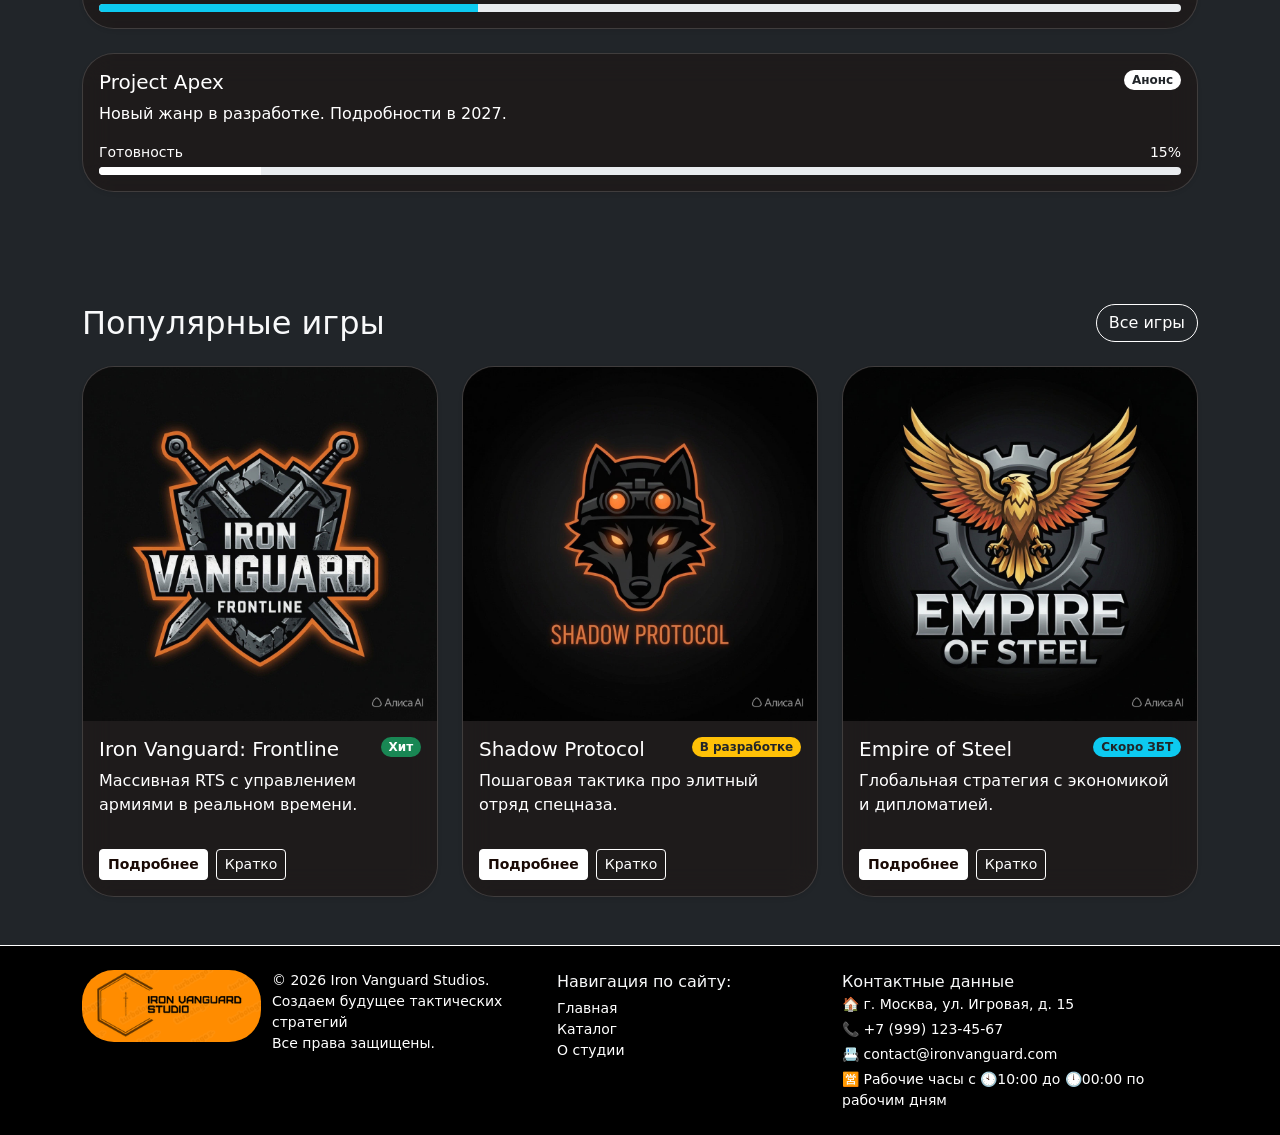
==== commit 8c8cdd80: "Defend of practice-09-11" ====
--- a/index.html
+++ b/index.html
@@ -38,39 +38,154 @@
     </div>
   </nav>
 
-  <header class="hero d-flex align-items-center text-white text-center">
-    <div class="container py-5">
-      <h1 class="display-4 fw-bold mb-3">Создаём будущее тактических стратегий</h1>
-      <p class="lead mb-4">Iron Vanguard Studios — независимая студия, разрабатывающая RTS и пошаговые тактики с уникальным лором.</p>
-      <a href="catalog.html" class="btn btn-primary btn-lg px-5">Смотреть игры</a>
-      <a href="#popular" class="btn btn-outline-light btn-lg px-5 ms-2">Популярное</a>
-    </div>
-  </header>
+ <header class="hero hero--full d-flex align-items-center text-white text-center">
+  <div class="container py-5">
+    <h1 class="display-3 fw-bold mb-4">Создаём будущее тактических стратегий</h1>
+    <p class="lead mb-4">Iron Vanguard Studios — независимая студия, разрабатывающая RTS и пошаговые тактики с уникальным лором.</p>
+    <a href="catalog.html" class="btn btn-primary btn-lg px-5">Смотреть игры</a>
+    <a href="#advantages" class="btn btn-outline-light btn-lg px-5 ms-2">Узнать больше</a>
+  </div>
+</header>
 
   <main>
-    <section class="container my-5">
-      <h2 class="text-center mb-4">Преимущества студии</h2>
-      <div class="row g-4">
-        <div class="col-12 col-md-4">
-          <div class="p-4 border border-secondary rounded h-100 bg-black">
-            <h3 class="h5">Глубокий геймплей</h3>
-            <p class="mb-0 text-secondary">Каждая игра — это система, где победа зависит от стратегии, а не от скорости кликов.</p>
-          </div>
-        </div>
-        <div class="col-12 col-md-4">
-          <div class="p-4 border border-secondary rounded h-100 bg-black">
-            <h3 class="h5">Комьюнити</h3>
-            <p class="mb-0 text-secondary">Игроки участвуют в тестировании и влияют на баланс.</p>
-          </div>
-        </div>
-        <div class="col-12 col-md-4">
-          <div class="p-4 border border-secondary rounded h-100 bg-black">
-            <h3 class="h5">Опыт с 2018 года</h3>
-            <p class="mb-0 text-secondary">4 выпущенные игры, 1.5 млн игроков, 12 наград.</p>
-          </div>
-        </div>
-      </div>
-    </section>
+<section class="screen-section" id="advantages">
+  <div class="container">
+    <div class="row align-items-center g-5">
+      <div class="col-12 col-lg-6">
+        <h2 class="h1 fw-bold mb-4">Игры, где решает расчёт</h2>
+        <p class="lead text-secondary mb-4">Мы делаем стратегии, в которых победа зависит от тактики, а не от скорости кликов.</p>
+        <div class="row g-3">
+          <div class="col-12">
+            <div class="p-4 border border-secondary rounded bg-black">
+              <h3 class="h5">Глубокий геймплей</h3>
+              <p class="mb-0 text-secondary">Каждая игра — это система с множеством переменных и последствий.</p>
+            </div>
+          </div>
+          <div class="col-12 col-md-6">
+            <div class="p-4 border border-secondary rounded bg-black h-100">
+              <h3 class="h5">Комьюнити</h3>
+              <p class="mb-0 text-secondary">Игроки влияют на баланс через открытые беты.</p>
+            </div>
+          </div>
+          <div class="col-12 col-md-6">
+            <div class="p-4 border border-secondary rounded bg-black h-100">
+              <h3 class="h5">С 2018 года</h3>
+              <p class="mb-0 text-secondary">4 игры, 1.5 млн игроков, 12 наград.</p>
+            </div>
+          </div>
+        </div>
+      </div>
+      <div class="col-12 col-lg-6">
+        <!-- Multicolor SVG: тактическая карта -->
+        <svg viewBox="0 0 800 600" preserveAspectRatio="xMidYMid slice" xmlns="http://www.w3.org/2000/svg" class="art-svg" role="img" aria-label="Тактическая карта">
+          <defs>
+            <linearGradient id="advBg" x1="0" y1="0" x2="1" y2="1">
+              <stop offset="0" stop-color="#1a0a05"/>
+              <stop offset="1" stop-color="#7a1a0a"/>
+            </linearGradient>
+          </defs>
+          <rect width="800" height="600" fill="url(#advBg)"/>
+          <circle cx="200" cy="150" r="220" fill="#f05a14" opacity="0.12"/>
+          <circle cx="620" cy="460" r="180" fill="#bb280e" opacity="0.2"/>
+          <g stroke="#f05a14" stroke-opacity="0.2" stroke-width="1">
+            <line x1="0" y1="150" x2="800" y2="150"/>
+            <line x1="0" y1="300" x2="800" y2="300"/>
+            <line x1="0" y1="450" x2="800" y2="450"/>
+            <line x1="200" y1="0" x2="200" y2="600"/>
+            <line x1="400" y1="0" x2="400" y2="600"/>
+            <line x1="600" y1="0" x2="600" y2="600"/>
+          </g>
+          <path d="M140 280 Q220 220 320 260 T480 280 T620 240 T740 300 L720 430 Q600 480 480 460 T300 490 T160 440 Z"
+                fill="#bb280e" fill-opacity="0.35" stroke="#f05a14" stroke-width="2"/>
+          <g fill="#ffd0b8">
+            <circle cx="280" cy="340" r="10"/>
+            <circle cx="460" cy="300" r="10"/>
+            <circle cx="600" cy="380" r="10"/>
+            <circle cx="360" cy="430" r="10"/>
+          </g>
+          <g stroke="#f05a14" stroke-width="1.5" stroke-dasharray="8 6" opacity="0.7">
+            <line x1="280" y1="340" x2="460" y2="300"/>
+            <line x1="460" y1="300" x2="600" y2="380"/>
+            <line x1="280" y1="340" x2="360" y2="430"/>
+            <line x1="360" y1="430" x2="600" y2="380"/>
+          </g>
+        </svg>
+      </div>
+    </div>
+  </div>
+</section>
+
+<section class="screen-section" id="roadmap">
+  <div class="container">
+    <div class="d-flex justify-content-between align-items-center mb-4">
+      <h2 class="h1 fw-bold mb-0">Что дальше</h2>
+      <a class="btn btn-outline-primary" href="catalog.html">Все проекты</a>
+    </div>
+    <p class="lead text-secondary mb-4">Над чем сейчас работает студия</p>
+
+    <div class="row g-4">
+      <div class="col-12">
+        <div class="card h-100 bg-black border-secondary shadow-sm">
+          <div class="card-body d-flex flex-column">
+            <div class="d-flex justify-content-between align-items-start mb-2">
+              <h3 class="card-title h5 mb-0 text-white">Shadow Protocol</h3>
+              <span class="badge bg-warning text-dark">ЗБТ</span>
+            </div>
+            <p class="card-text text-secondary mb-3">Пошаговая тактика про элитный отряд спецназа.</p>
+            <div class="mt-auto">
+              <div class="d-flex justify-content-between small text-secondary mb-1">
+                <span>Готовность</span><span>60%</span>
+              </div>
+              <div class="progress" style="height: 8px;" role="progressbar" aria-valuenow="60" aria-valuemin="0" aria-valuemax="100">
+                <div class="progress-bar bg-warning" style="width: 60%"></div>
+              </div>
+            </div>
+          </div>
+        </div>
+      </div>
+
+      <div class="col-12">
+        <div class="card h-100 bg-black border-secondary shadow-sm">
+          <div class="card-body d-flex flex-column">
+            <div class="d-flex justify-content-between align-items-start mb-2">
+              <h3 class="card-title h5 mb-0 text-white">Empire of Steel</h3>
+              <span class="badge bg-info text-dark">2026</span>
+            </div>
+            <p class="card-text text-secondary mb-3">Глобальная стратегия с экономикой и дипломатией.</p>
+            <div class="mt-auto">
+              <div class="d-flex justify-content-between small text-secondary mb-1">
+                <span>Готовность</span><span>35%</span>
+              </div>
+              <div class="progress" style="height: 8px;" role="progressbar" aria-valuenow="35" aria-valuemin="0" aria-valuemax="100">
+                <div class="progress-bar bg-info" style="width: 35%"></div>
+              </div>
+            </div>
+          </div>
+        </div>
+      </div>
+
+      <div class="col-12">
+        <div class="card h-100 bg-black border-secondary shadow-sm">
+          <div class="card-body d-flex flex-column">
+            <div class="d-flex justify-content-between align-items-start mb-2">
+              <h3 class="card-title h5 mb-0 text-white">Project Apex</h3>
+              <span class="badge bg-secondary text-dark">Анонс</span>
+            </div>
+            <p class="card-text text-secondary mb-3">Новый жанр в разработке. Подробности в 2027.</p>
+            <div class="mt-auto">
+              <div class="d-flex justify-content-between small text-secondary mb-1">
+                <span>Готовность</span><span>15%</span>
+              </div>
+              <div class="progress" style="height: 8px;" role="progressbar" aria-valuenow="15" aria-valuemin="0" aria-valuemax="100">
+                <div class="progress-bar bg-secondary" style="width: 15%"></div>
+              </div>
+            </div>
+          </div>
+        </div>
+      </div>
+    </div>
+  </div>
+</section>
 
     <section class="container my-5" id="popular">
       <div class="d-flex justify-content-between align-items-center mb-4">
@@ -168,21 +283,22 @@
           </a>
         </div>
         <div class="col-12 col-md-3">
-          <p class="mb-0 text-secondary small">&copy; 2026 Iron Vanguard Studios.<br>Все права защищены.</p>
-        </div>
-        <div class="col-12 col-md-4">
-          <p class="mb-1 text-secondary small">🏠 г. Москва, ул. Игровая, д. 15</p>
-          <p class="mb-1 text-secondary small">📇 contact@ironvanguard.com</p>
-          <p class="mb-1 text-secondary small">📞 +7 (999) 123-45-67</p>
-          <p class="mb-0 text-secondary small">🈺 Рабочие часы с 🕙10:00 до 🕛00:00 по рабочим дням</p>
+          <p class="mb-0 text-secondary small">&copy; 2026 Iron Vanguard Studios.<br>Создаем будущее тактических стратегий<br>Все права защищены.</p>
         </div>
         <div class="col-12 col-md-3">
-          <p class="mb-1 text-secondary small">Навигация по сайту:</p>
+          <p class="mb-1 text">Навигация по сайту:</p>
           <ul class="list-unstyled mb-0 small">
+            <li><a href="index.html" class="text-secondary text-decoration-none">Главная</a></li>
             <li><a href="catalog.html" class="text-secondary text-decoration-none">Каталог</a></li>
             <li><a href="about.html" class="text-secondary text-decoration-none">О студии</a></li>
-            <li><a href="contacts.html" class="text-secondary text-decoration-none">Контакты</a></li>
           </ul>
+        </div>
+        <div class="col-12 col-md-4">
+          <p class="mb-0 text">Контактные данные</p>
+          <p class="mb-1 text-secondary small">🏠 г. Москва, ул. Игровая, д. 15</p>
+          <p class="mb-1 text-secondary small">📞 +7 (999) 123-45-67</p>
+          <p class="mb-1 text-secondary small">📇 contact@ironvanguard.com</p>
+          <p class="mb-0 text-secondary small">🈺 Рабочие часы с 🕙10:00 до 🕛00:00 по рабочим дням</p>
         </div>
       </div>
     </div>
--- a/css/custom.css
+++ b/css/custom.css
@@ -261,9 +261,6 @@
   display: none !important;
 }
 
-/* ===============================================
-   Щит рядом с кнопкой «Наверх»
-   =============================================== */
 /* --- Щит рядом с кнопкой «Наверх» --- */
 .scroll-shield {
   position: fixed;
@@ -354,4 +351,71 @@
 
 .scroll-top-btn.arrow-shoot svg {
   animation: arrowShoot 0.8s ease-in-out;
+}
+
+/* --- Sticky footer --- */
+body {
+  display: flex;
+  flex-direction: column;
+  min-height: 100vh;
+}
+main { flex: 1; }
+
+/* --- Достижения: счётчик --- */
+.achievement-number {
+  font-variant-numeric: tabular-nums;
+  color: #ffd0b8 !important;
+  line-height: 1;
+}
+
+/* --- Главная: 3 экрана --- */
+.screen-section {
+  display: flex;
+  align-items: center;
+  min-height: 70vh;
+  padding: 4rem 0;
+}
+@media (max-width: 991.98px) {
+  .screen-section { min-height: auto; padding: 2rem 0; }
+}
+
+/* --- Обёртка для SVG-иллюстраций --- */
+.art-svg {
+  display: block;
+  width: 100%;
+  height: auto;
+  border-radius: 1rem;
+  box-shadow: 0 20px 40px rgba(0, 0, 0, 0.3);
+}
+
+/* --- Карточка с SVG-обложкой --- */
+.card-img-svg {
+  overflow: hidden;
+  aspect-ratio: 4 / 3;
+  border-top-left-radius: calc(var(--bs-border-radius) - 2px);
+  border-top-right-radius: calc(var(--bs-border-radius) - 2px);
+}
+.card-img-svg svg {
+  display: block;
+  width: 100%;
+  height: 100%;
+}
+
+/* --- Full-bleed секция --- */
+.full-bleed {
+  width: 100vw;
+  margin-left: calc(50% - 50vw);
+  margin-right: calc(50% - 50vw);
+  padding-left: 1rem;
+  padding-right: 1rem;
+}
+
+/* Убираем горизонтальный скролл от 100vw */
+body {
+  overflow-x: hidden;
+}
+
+/* Чуть больше воздуха внутри секции, чтобы карточки не прилипали к краю */
+.full-bleed .row {
+  padding: 0 1rem;
 }
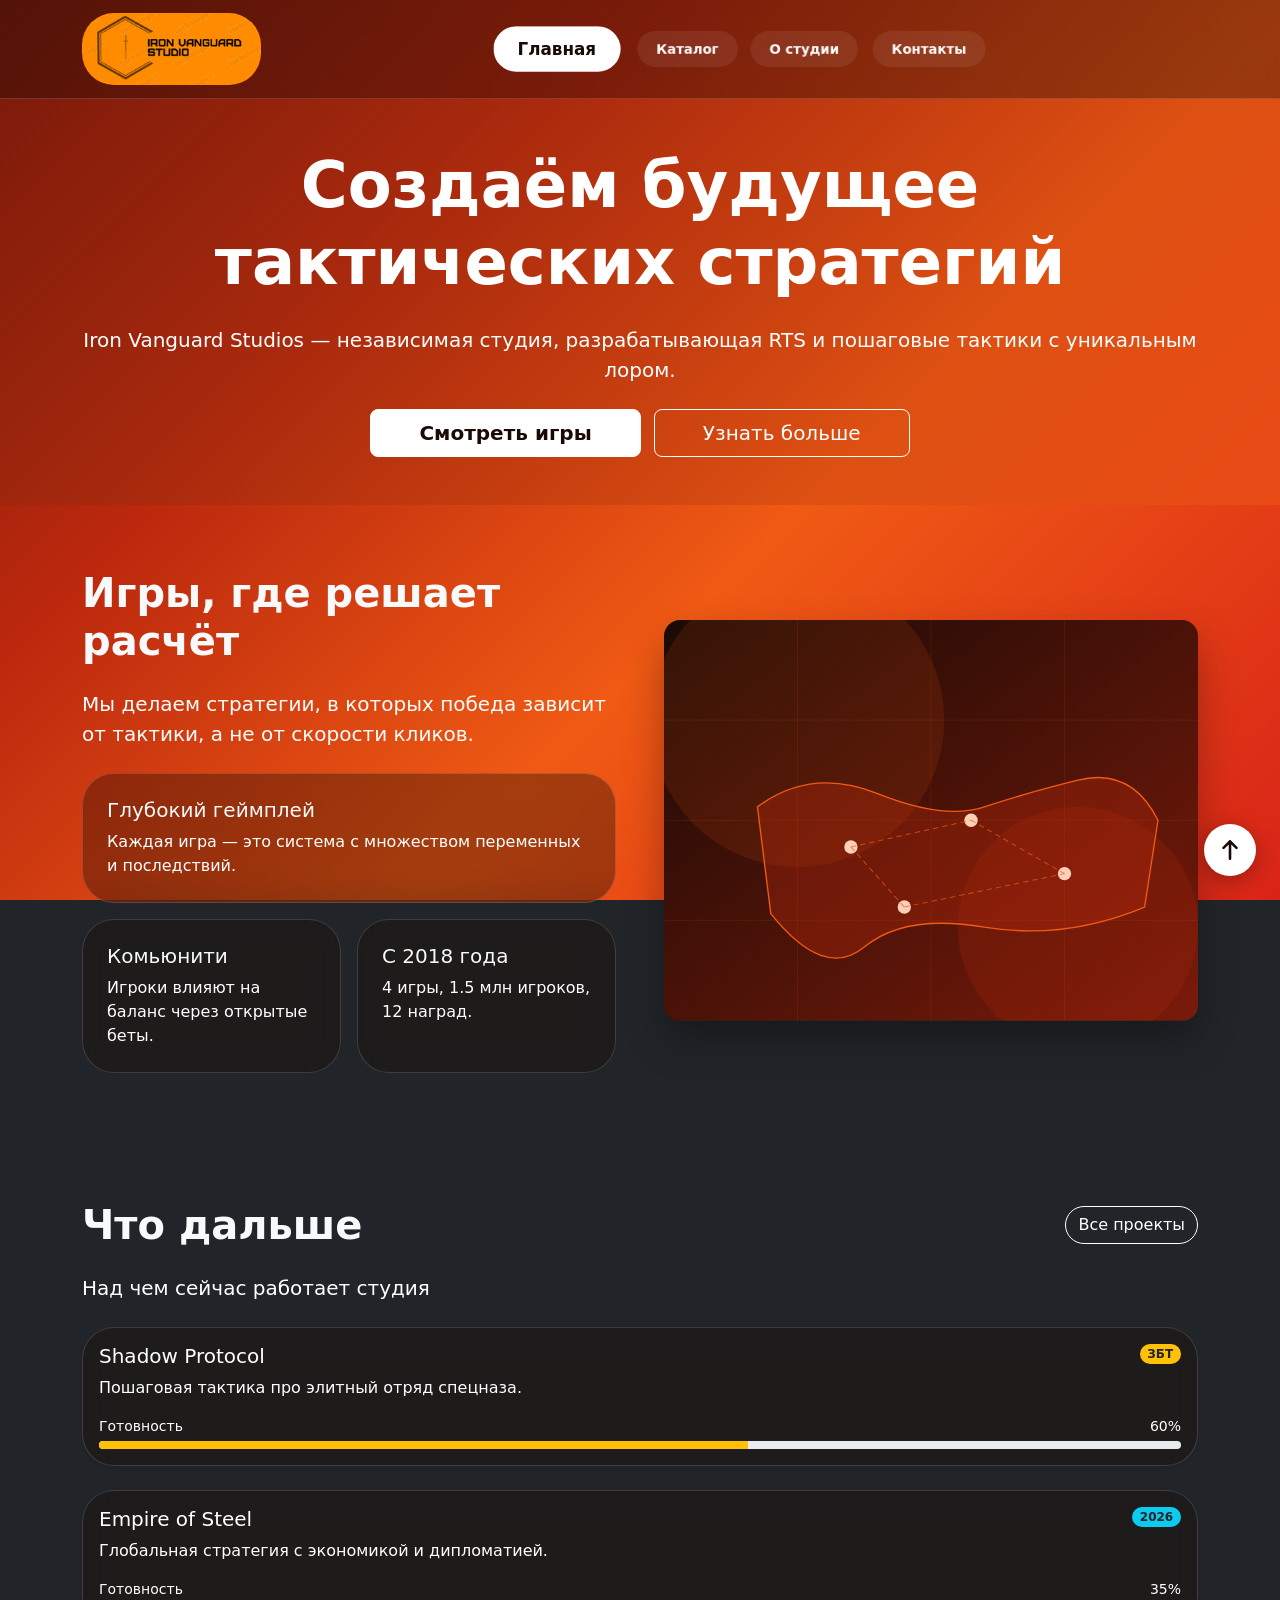
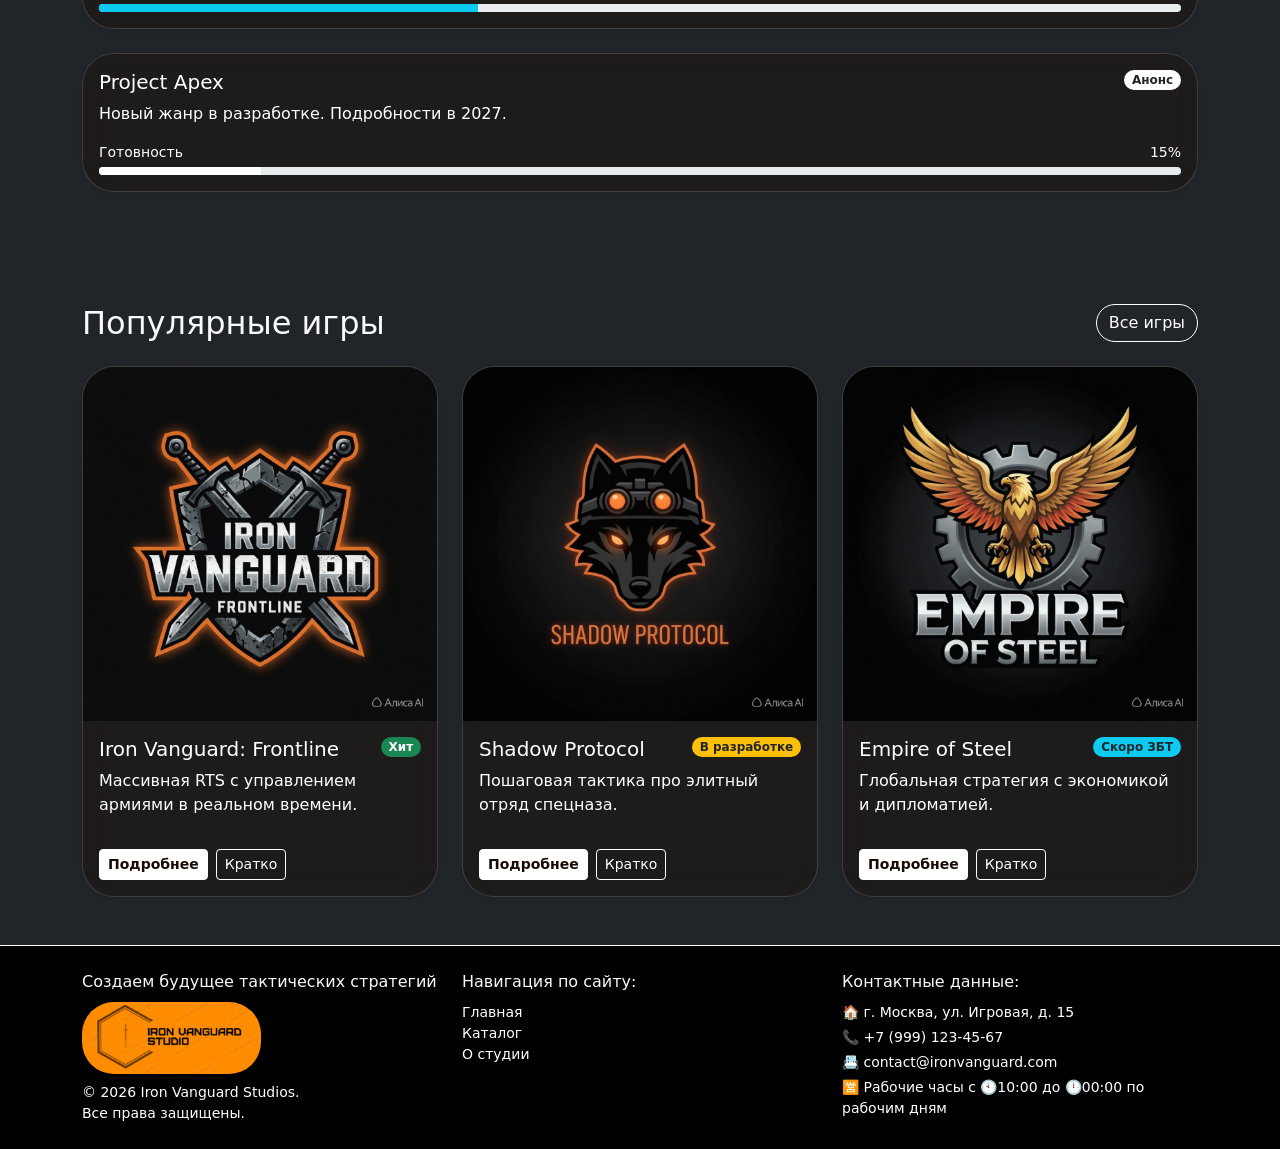
==== commit 1db28b6b: "Last defend 9-11" ====
--- a/index.html
+++ b/index.html
@@ -277,16 +277,15 @@
   <footer class="bg-black py-4 border-top border-secondary">
     <div class="container">
       <div class="row align-items-start g-4">
-        <div class="col-12 col-md-2 text-center text-md-start">
+        <div class="col-12 col-md-4 text-center text-md-start">
           <a class="navbar-brand d-inline-block" href="index.html">
-            <img src="images/iron_logo.png" alt="Iron Vanguard Studios" class="navbar-logo">
+            <p class="mb-2 text"> Создаем будущее тактических стратегий</p>
+            <img src="images/iron_logo.png" alt="Iron Vanguard Studios" class="mb-2 navbar-logo">
+            <p class="mb-0 text-secondary small">&copy; 2026 Iron Vanguard Studios.<br>Все права защищены.</p>
           </a>
         </div>
-        <div class="col-12 col-md-3">
-          <p class="mb-0 text-secondary small">&copy; 2026 Iron Vanguard Studios.<br>Создаем будущее тактических стратегий<br>Все права защищены.</p>
-        </div>
-        <div class="col-12 col-md-3">
-          <p class="mb-1 text">Навигация по сайту:</p>
+        <div class="col-12 col-md-4">
+          <p class="mb-2 text">Навигация по сайту:</p>
           <ul class="list-unstyled mb-0 small">
             <li><a href="index.html" class="text-secondary text-decoration-none">Главная</a></li>
             <li><a href="catalog.html" class="text-secondary text-decoration-none">Каталог</a></li>
@@ -294,7 +293,7 @@
           </ul>
         </div>
         <div class="col-12 col-md-4">
-          <p class="mb-0 text">Контактные данные</p>
+          <p class="mb-2 text">Контактные данные:</p>
           <p class="mb-1 text-secondary small">🏠 г. Москва, ул. Игровая, д. 15</p>
           <p class="mb-1 text-secondary small">📞 +7 (999) 123-45-67</p>
           <p class="mb-1 text-secondary small">📇 contact@ironvanguard.com</p>
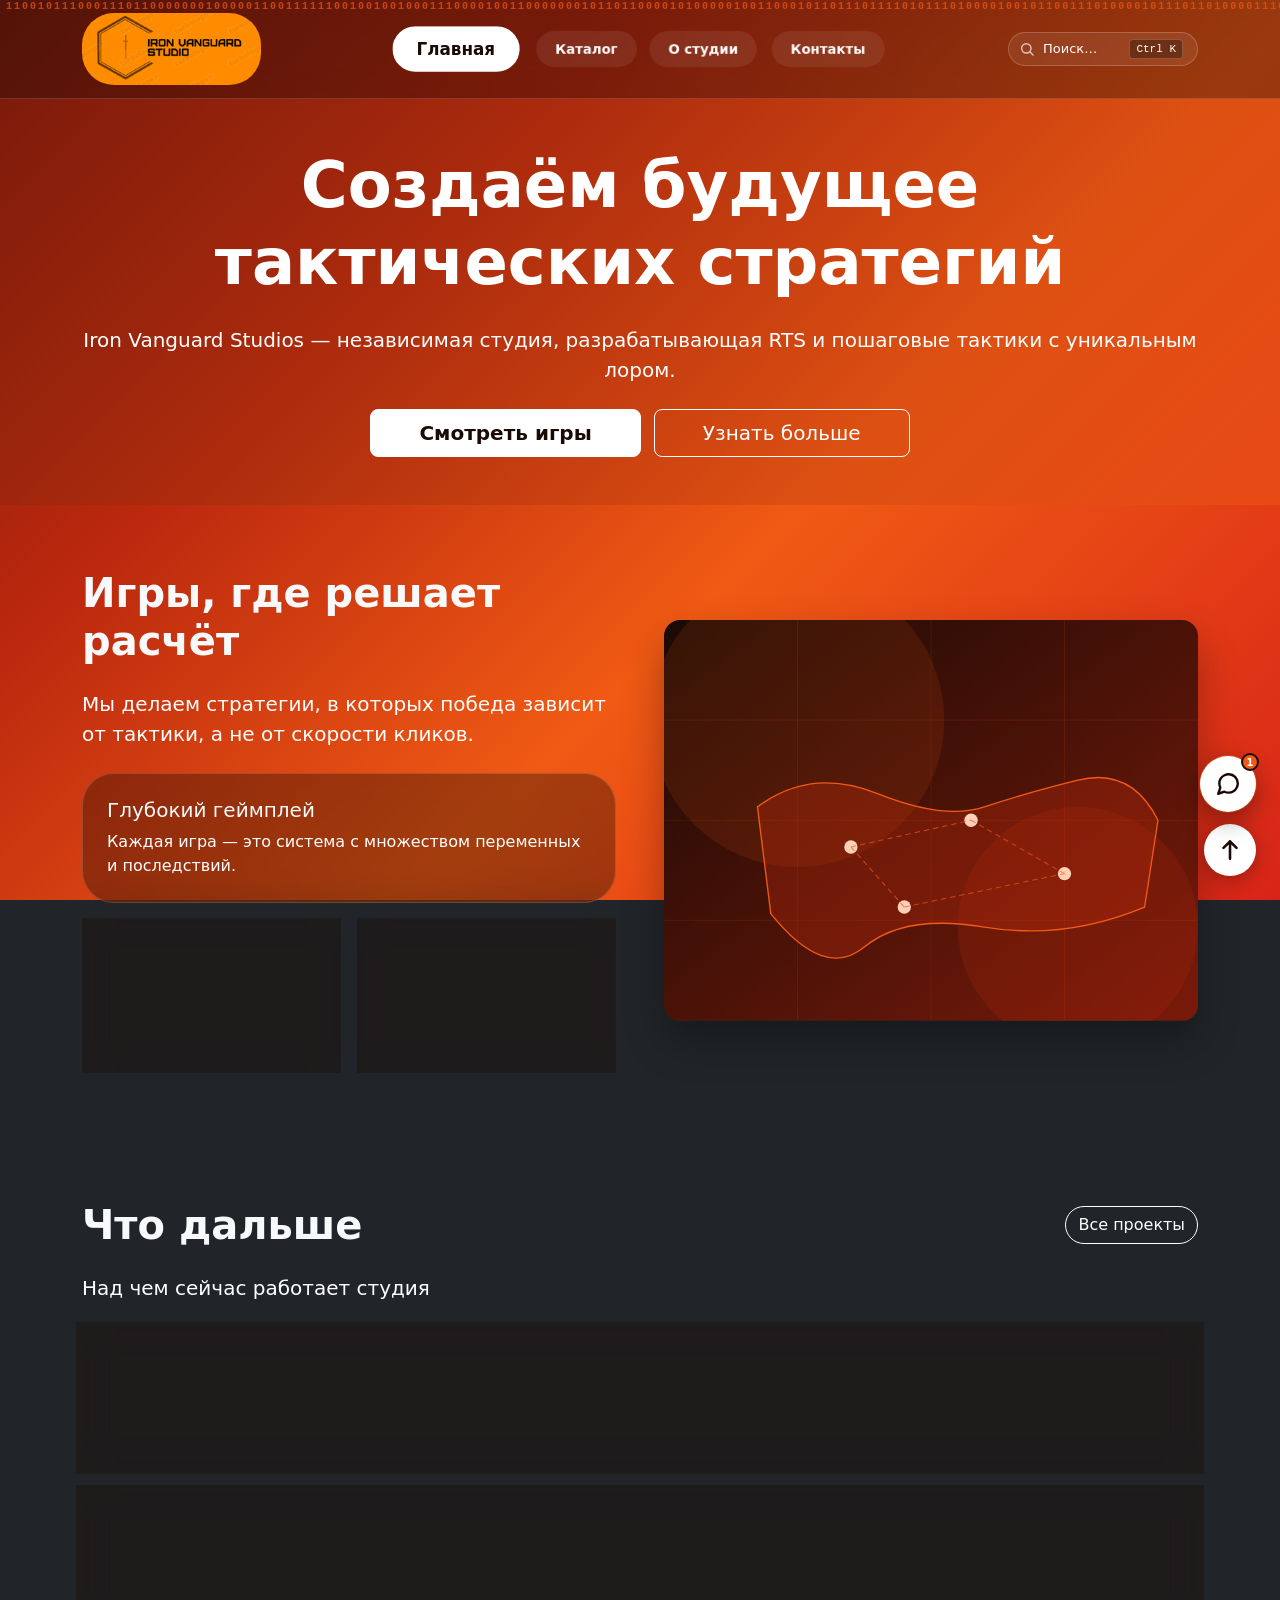
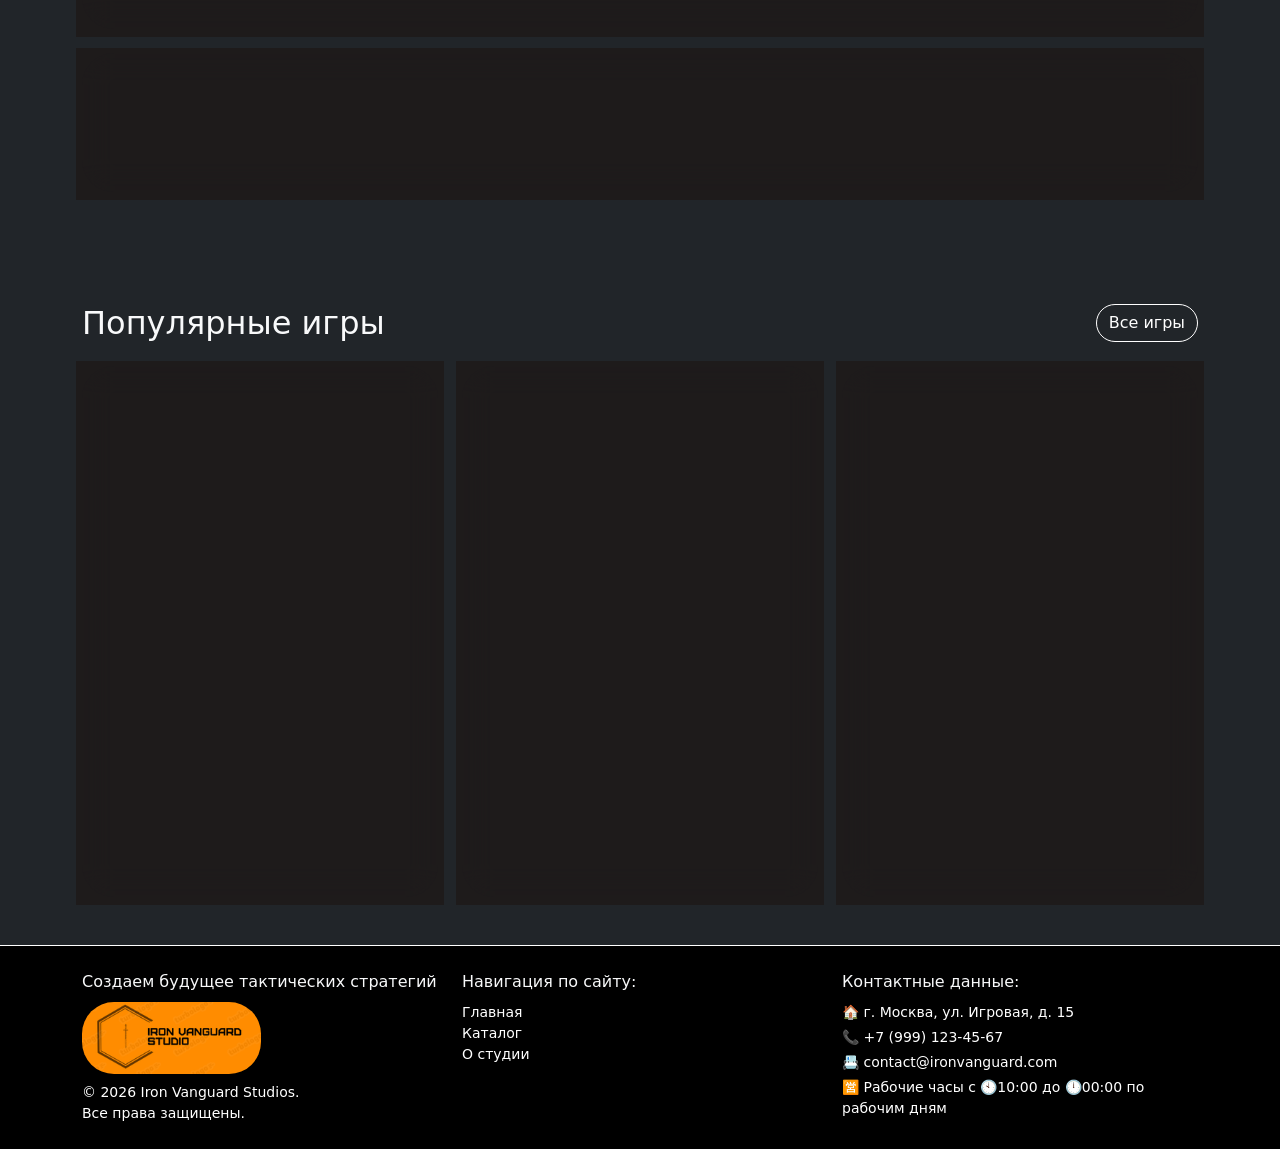
==== commit 02d75822: "Update: KR_3" ====
--- a/index.html
+++ b/index.html
@@ -10,7 +10,7 @@
   <link rel="stylesheet" href="css/jelly-radio.css">
 </head>
 <body class="bg-dark text-light">
-
+<script src="js/features.js"></script>
   <nav class="navbar navbar-expand-lg navbar-dark bg-black sticky-top border-bottom border-secondary">
     <div class="container">
       <a class="navbar-brand" href="index.html">
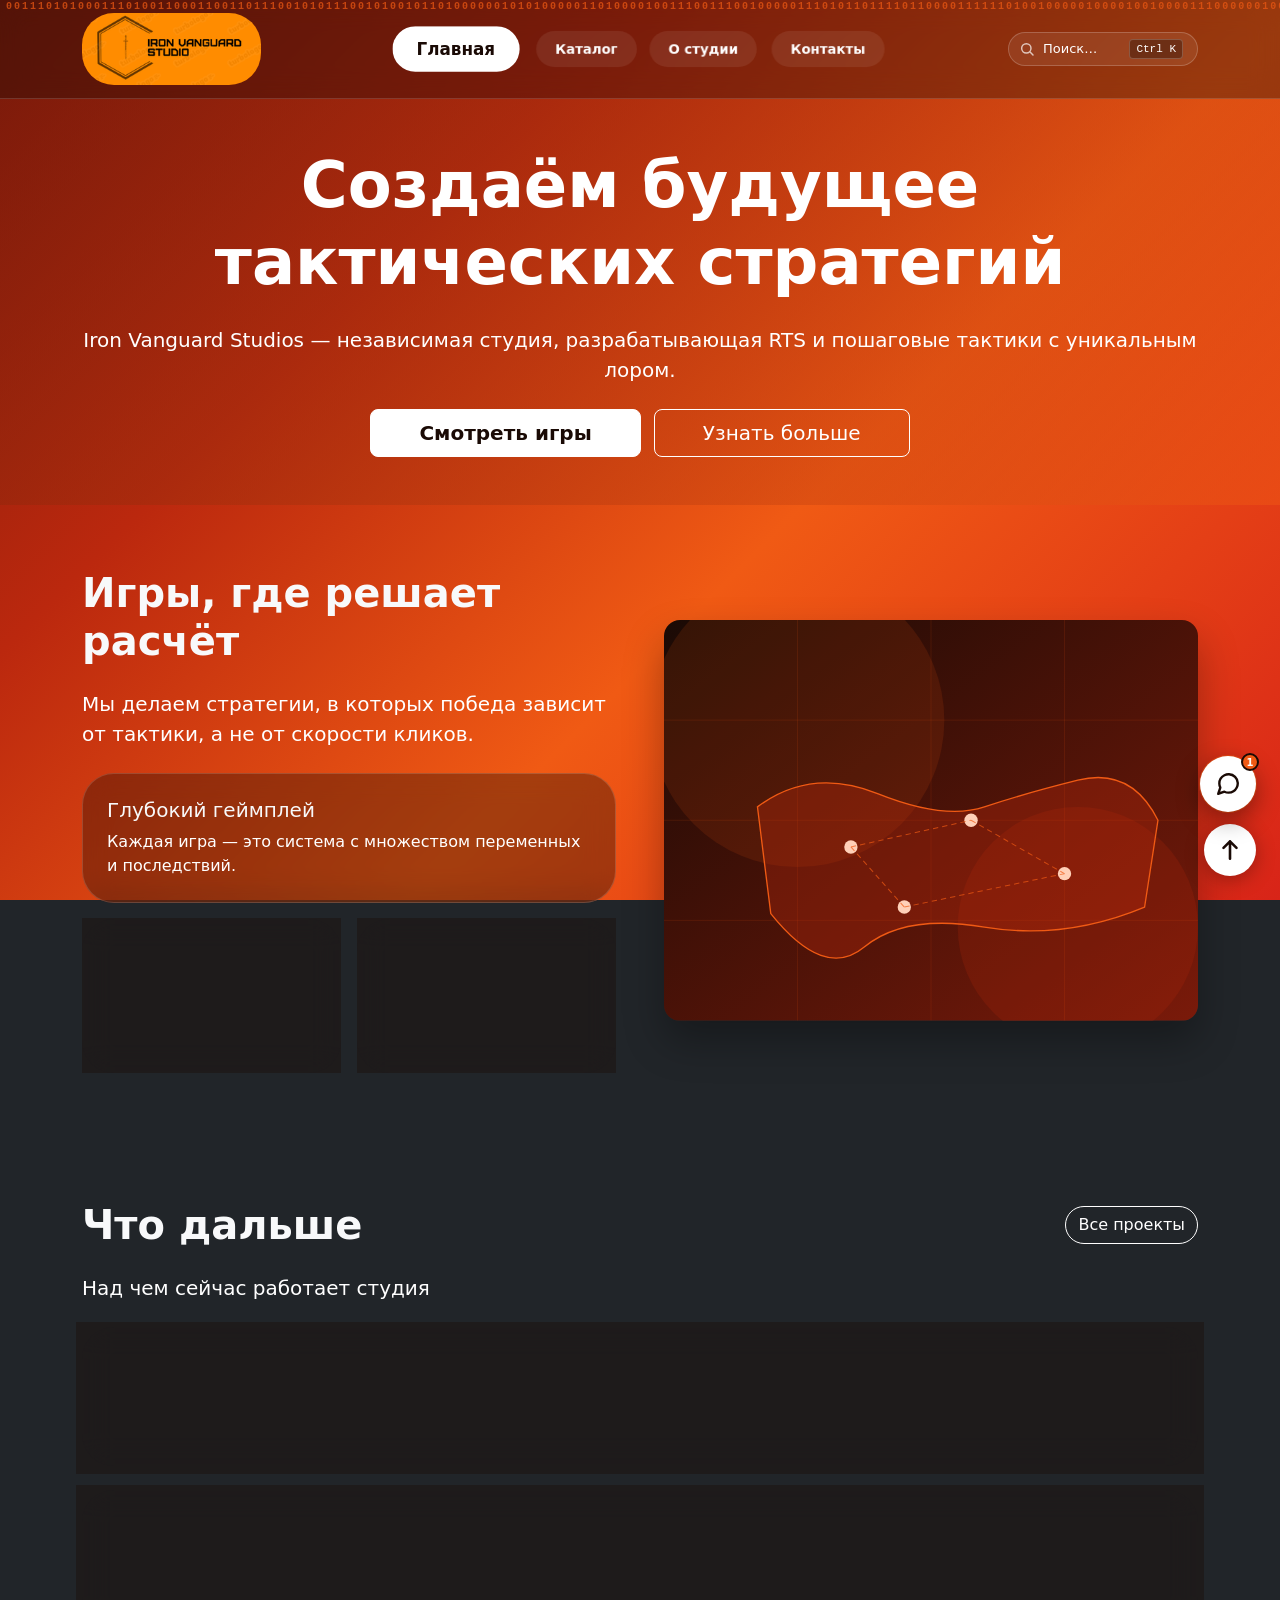
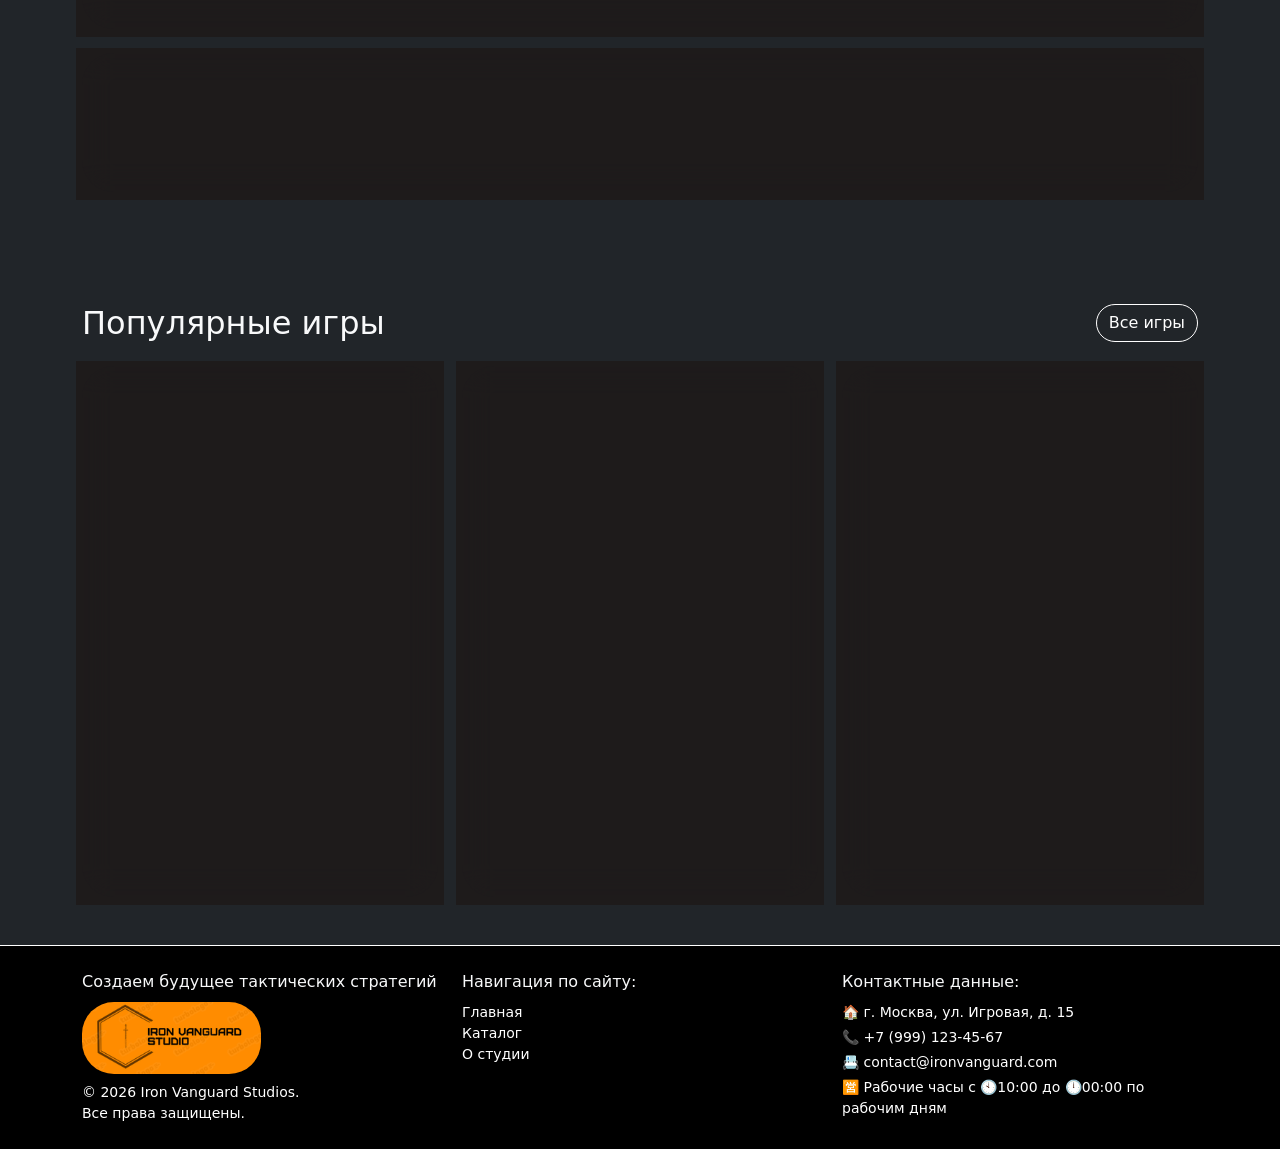
==== commit 3b7b436f: "site logo" ====
--- a/index.html
+++ b/index.html
@@ -5,6 +5,9 @@
   <meta name="viewport" content="width=device-width, initial-scale=1.0">
   <meta name="description" content="Iron Vanguard Studios — независимая студия тактических стратегий.">
   <title>Главная — Iron Vanguard Studios</title>
+  <link rel="icon" type="image/svg+xml" href="images/cursor-shield.svg">
+<link rel="alternate icon" type="image/png" href="images/iron_logo.png">
+<link rel="apple-touch-icon" href="images/iron_logo.png">
   <link href="https://cdn.jsdelivr.net/npm/bootstrap@5.3.8/dist/css/bootstrap.min.css" rel="stylesheet">
   <link rel="stylesheet" href="css/custom.css">
   <link rel="stylesheet" href="css/jelly-radio.css">
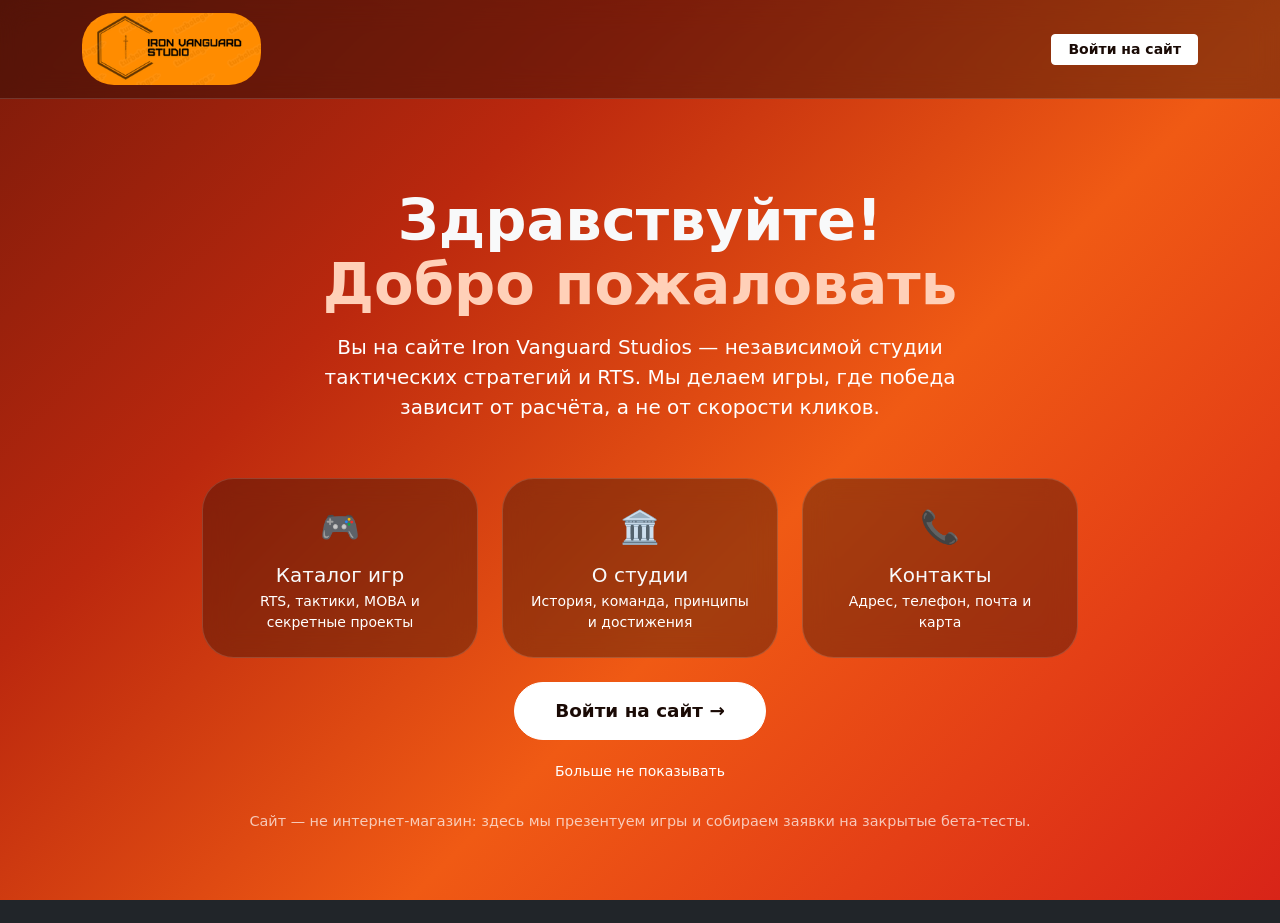
==== commit f39eb411: "Update: welcome page & index.html update for showing welcome page" ====
--- a/index.html
+++ b/index.html
@@ -1,6 +1,15 @@
 <!DOCTYPE html>
 <html lang="ru">
 <head>
+  <script>
+  (function () {
+    try {
+      if (!localStorage.getItem('iron_welcomed')) {
+        location.replace('welcome.html');
+      }
+    } catch (e) {}
+  })();
+</script>
   <meta charset="UTF-8">
   <meta name="viewport" content="width=device-width, initial-scale=1.0">
   <meta name="description" content="Iron Vanguard Studios — независимая студия тактических стратегий.">
